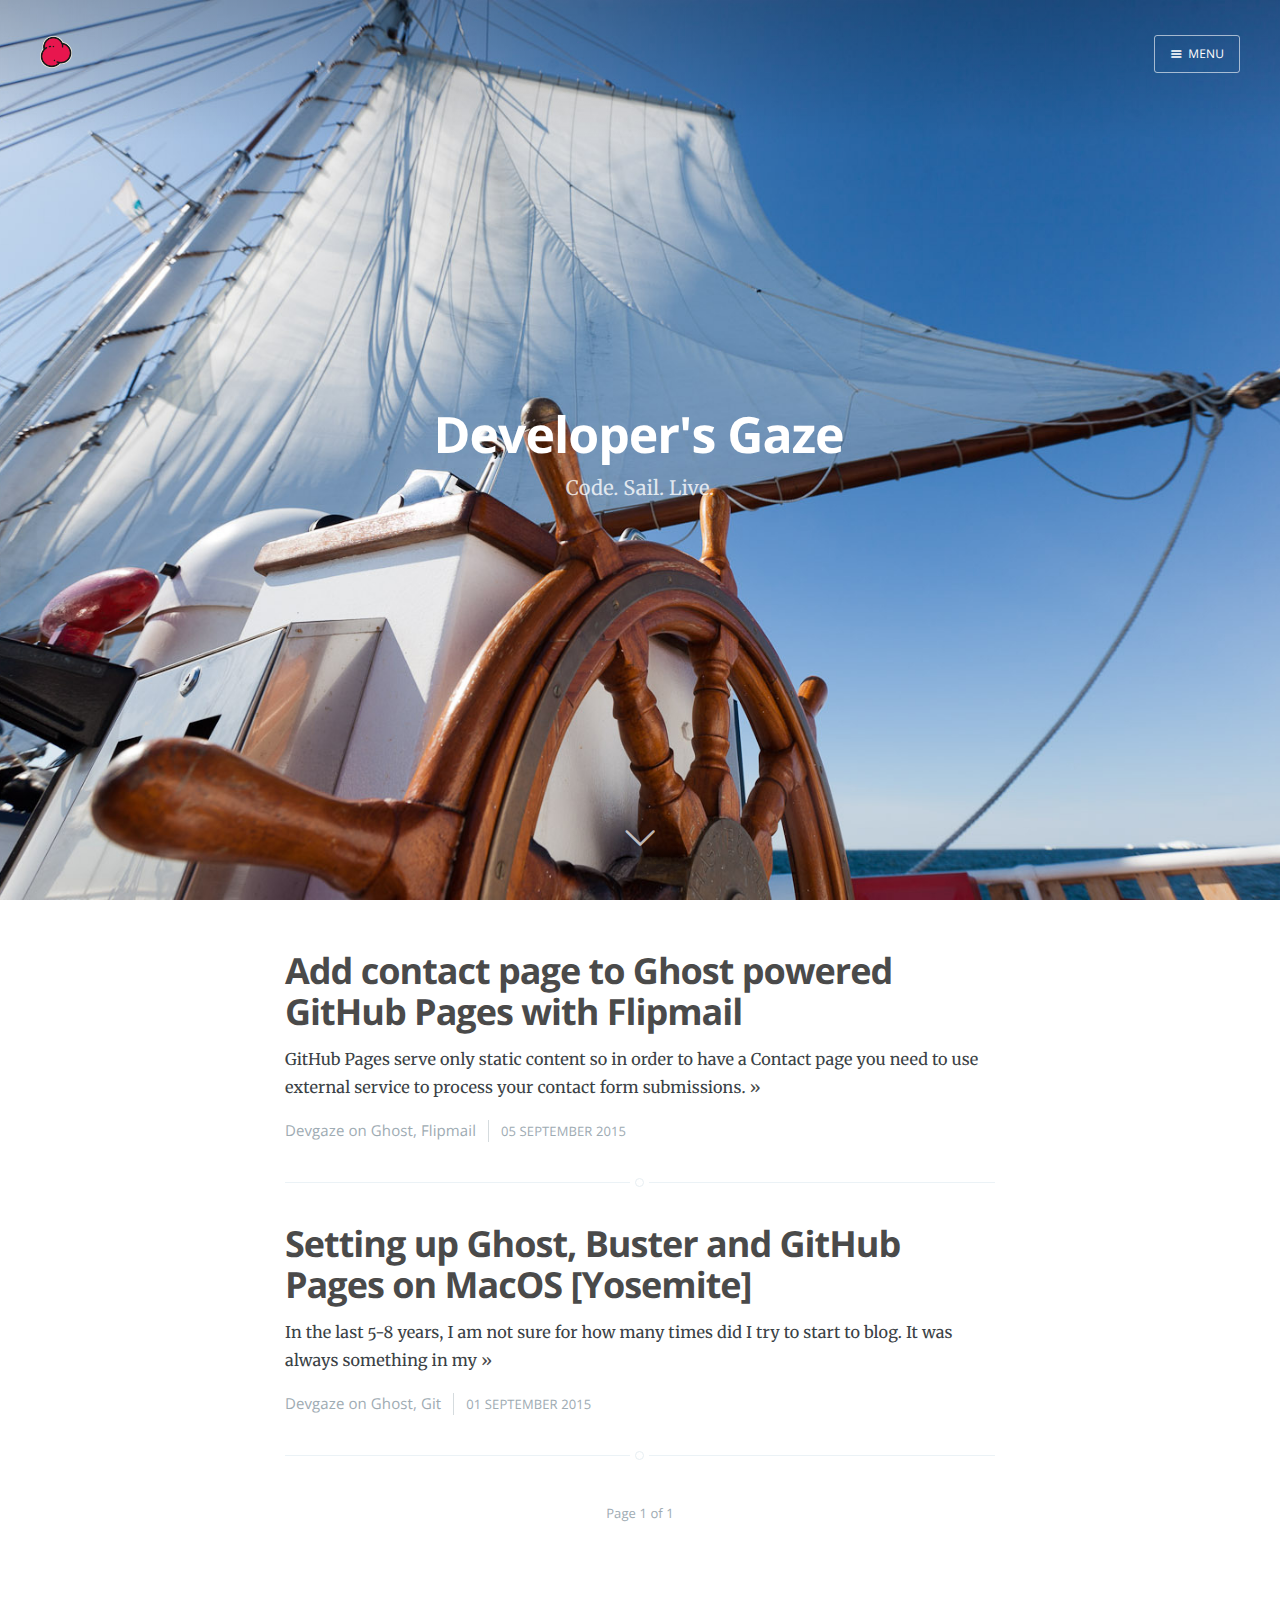
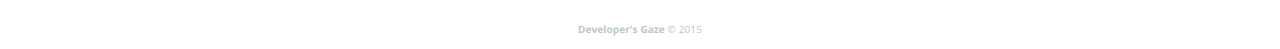
==== index.html @ 3de91cfb "Blog update at 2015-09-06 20:55:05" ====
<head>
    <meta charset="utf-8">
    <meta http-equiv="X-UA-Compatible" content="IE=edge">

    <title>Developer's Gaze</title>
    <meta name="description" content="Code. Sail. Live.">

    <meta name="HandheldFriendly" content="True">
    <meta name="viewport" content="width=device-width, initial-scale=1.0">

    <link rel="shortcut icon" href="favicon.ico">

    <link rel="stylesheet" type="text/css" href="assets/css/screen.css?v=ca5351c136">
    <link rel="stylesheet" type="text/css" href="http://fonts.googleapis.com/css?family=Merriweather:300,700,700italic,300italic%7COpen+Sans:700,400">
    
    <link rel="canonical" href="index.html">
    
    <meta property="og:site_name" content="Developer's Gaze">
    <meta property="og:type" content="website">
    <meta property="og:title" content="Developer's Gaze">
    <meta property="og:description" content="Code. Sail. Live.">
    <meta property="og:url" content="http://localhost:2368/">
    <meta property="og:image" content="http://localhost:2368/content/images/2015/09/sailing.jpg">
    
    <meta name="twitter:card" content="summary_large_image">
    <meta name="twitter:title" content="Developer's Gaze">
    <meta name="twitter:description" content="Code. Sail. Live.">
    <meta name="twitter:url" content="http://localhost:2368/">
    <meta name="twitter:image:src" content="http://localhost:2368/content/images/2015/09/sailing.jpg">
    
    <script type="application/ld+json">
{
    "@context": "http://schema.org",
    "@type": "Website",
    "publisher": "Developer's Gaze",
    "url": "http://localhost:2368/",
    "image": "http://localhost:2368/content/images/2015/09/sailing.jpg",
    "description": "Code. Sail. Live."
}
    </script>

    <meta name="generator" content="Ghost 0.6">
    <link rel="alternate" type="application/rss+xml" title="Developer's Gaze" href="rss/index.html">
</head>
<body class="home-template nav-closed">

    <div class="nav">
    <h3 class="nav-title">Menu</h3>
    <a href="index.html#" class="nav-close">
        <span class="hidden">Close</span>
    </a>
    <ul>
            <li class="nav-blog nav-current" role="presentation"><a href="index.html">Blog</a></li>
            <li class="nav-about" role="presentation"><a href="about/">About</a></li>
            <li class="nav-contact" role="presentation"><a href="contact-me/">Contact</a></li>
    </ul>
    <a class="subscribe-button icon-feed" href="rss/index.rss">Subscribe</a>
</div>
<span class="nav-cover"></span>


    <div class="site-wrapper">

        
<header class="main-header " style="background-image: url(content/images/2015/09/sailing.jpg)">
    <nav class="main-nav overlay clearfix">
        <a class="blog-logo" href="index.html"><img src="content/images/2015/09/only-sign.png" alt="Developer's Gaze"></a>
            <a class="menu-button icon-menu" href="index.html#"><span class="word">Menu</span></a>
    </nav>
    <div class="vertical">
        <div class="main-header-content inner">
            <h1 class="page-title">Developer's Gaze</h1>
            <h2 class="page-description">Code. Sail. Live.</h2>
        </div>
    </div>
    <a class="scroll-down icon-arrow-left" href="index.html#content" data-offset="-45"><span class="hidden">Scroll Down</span></a>
</header>

<main id="content" class="content" role="main">

    <div class="extra-pagination inner">
    <nav class="pagination" role="navigation">
    <span class="page-number">Page 1 of 1</span>
</nav>
</div>

<article class="post tag-ghost-tag tag-flipmail">
    <header class="post-header">
        <h2 class="post-title"><a href="add-contact-page-to-ghost-powered-github-pages-with-flipmail/">Add contact page to Ghost powered GitHub Pages with Flipmail</a></h2>
    </header>
    <section class="post-excerpt">
        <p>GitHub Pages serve only static content so in order to have a Contact page you need to use external service to process your contact form submissions. <a class="read-more" href="add-contact-page-to-ghost-powered-github-pages-with-flipmail/">»</a></p>
    </section>
    <footer class="post-meta">
        
        <a href="author/devgaze/">Devgaze</a>
         on <a href="tag/ghost-tag/">Ghost</a>, <a href="tag/flipmail/">Flipmail</a>
        <time class="post-date" datetime="2015-09-05">05 September 2015</time>
    </footer>
</article>
<article class="post tag-ghost-tag tag-git featured">
    <header class="post-header">
        <h2 class="post-title"><a href="setting-up-ghost-buster-and-github-pages-on-macos/">Setting up Ghost, Buster and GitHub Pages on MacOS [Yosemite]</a></h2>
    </header>
    <section class="post-excerpt">
        <p>In the last 5-8 years, I am not sure for how many times did I try to start to blog. It was always something in my <a class="read-more" href="setting-up-ghost-buster-and-github-pages-on-macos/">»</a></p>
    </section>
    <footer class="post-meta">
        
        <a href="author/devgaze/">Devgaze</a>
         on <a href="tag/ghost-tag/">Ghost</a>, <a href="tag/git/">Git</a>
        <time class="post-date" datetime="2015-09-01">01 September 2015</time>
    </footer>
</article>

<nav class="pagination" role="navigation">
    <span class="page-number">Page 1 of 1</span>
</nav>

</main>


        <footer class="site-footer clearfix">
            <section class="copyright"><a href="index.html">Developer's Gaze</a> © 2015</section>
            <!-- <section class="poweredby">Proudly published with <a href="https://ghost.org">Ghost</a></section> -->
        </footer>

    </div>

    <script src="public/jquery.js?v=ca5351c136"></script>

    <script type="text/javascript" src="assets/js/jquery.fitvids.js?v=ca5351c136"></script>
    <script type="text/javascript" src="assets/js/index.js?v=ca5351c136"></script>
    <script type="text/javascript" src="assets/js/readingTime.min.js?v=ca5351c136"></script>
    <script type="text/javascript">
        /* * * CONFIGURATION VARIABLES: EDIT BEFORE PASTING INTO YOUR WEBPAGE * * */
        var disqus_shortname = 'Devgaze'; // Required - Replace '<example>' with your forum shortname

        /* * * DON'T EDIT BELOW THIS LINE * * */
        (function() {
            var dsq = document.createElement('script'); dsq.type = 'text/javascript'; dsq.async = true;
            dsq.src = '//' + disqus_shortname + '.disqus.com/embed.js';
            (document.getElementsByTagName('head')[0] || document.getElementsByTagName('body')[0]).appendChild(dsq);
        })();
    </script>
    <noscript>Please enable JavaScript to view the <a href="https://disqus.com/?ref_noscript">comments powered by Disqus.</a></noscript>
</body>
---- assets/css/screen.css ----
/* ==========================================================================
   Table of Contents
   ========================================================================== */

/*

    0.  Normalize
    1.  Icons
    2.  General
    3.  Utilities
    4.  General
    5.  Single Post
    6.  Tag Archive
    7.  Read Next
    8.  Third Party Elements
    9.  Pagination
    10.  Footer
    11. Media Queries (Tablet)
    12. Media Queries (Mobile)
    13. Animations

*/

/* ==========================================================================
   0. Normalize.css v2.1.3 | MIT License | git.io/normalize | (minified)
   ========================================================================== */

article, aside, details,
figcaption, figure,
footer, header, hgroup,
main, nav, section,
summary { display: block; }
audio, canvas, video { display: inline-block; }
audio:not([controls]) { display: none; height: 0; }
[hidden], template { display: none; }
html {
   font-family: sans-serif;
   -ms-text-size-adjust: 100%;
   -webkit-text-size-adjust: 100%;
}
body { margin: 0; }
a { background: transparent; }
a:focus { outline: thin dotted; }
a:active, a:hover { outline: 0; }
h1 { font-size: 2em; margin: 0.67em 0; }
abbr[title] { border-bottom: 1px dotted; }
b, strong { font-weight: 700; }
dfn { font-style: italic; }
hr {
   -moz-box-sizing: content-box;
   box-sizing: content-box;
   height: 0;
}
mark { background: #FF0; color: #000; }
code, kbd, pre,
samp { font-family: monospace, serif; font-size: 1em; }
pre { white-space: pre-wrap; }
q { quotes: "\201C" "\201D" "\2018" "\2019"; }
small { font-size: 80%; }
sub, sup {
   font-size: 75%;
   line-height: 0;
   position: relative;
   vertical-align: baseline;
}
sup { top: -0.5em; }
sub { bottom: -0.25em; }
img { border: 0; }
svg:not(:root) { overflow: hidden; }
figure { margin: 0; }
fieldset {
   border: 1px solid #c0c0c0;
   margin: 0 2px;
   padding: 0.35em 0.625em 0.75em;
}
legend { border: 0; padding: 0; }
button, input, select,
textarea { font-family: inherit; font-size: 100%; margin: 0; }
button, input { line-height: normal; }
button, select { text-transform: none; }
button, html input[type="button"],
input[type="reset"], input[type="submit"] {
   -webkit-appearance: button;
   cursor: pointer;
}
button[disabled], html input[disabled] { cursor: default; }
input[type="checkbox"],
input[type="radio"] { box-sizing: border-box; padding: 0; }
input[type="search"] {
   -webkit-appearance: textfield;
   -moz-box-sizing: content-box;
   -webkit-box-sizing: content-box;
   box-sizing: content-box;
}
input[type="search"]::-webkit-search-cancel-button,
input[type="search"]::-webkit-search-decoration { -webkit-appearance: none; }
button::-moz-focus-inner,
input::-moz-focus-inner { border: 0; padding: 0; }
textarea { overflow: auto; vertical-align: top; }
table { border-collapse: collapse; border-spacing: 0; }


/* ==========================================================================
   1. Icons - Sets up the icon font and respective classes
   ========================================================================== */

/* Import the font file with the icons in it */
@font-face {
    font-family: "casper-icons";
    src:url("../fonts/casper-icons.eot?v=1");
    src:url("../fonts/casper-icons.eot?v=1") format("embedded-opentype"),
        url("../fonts/casper-icons.woff?v=1") format("woff"),
        url("../fonts/casper-icons.ttf?v=1") format("truetype"),
        url("../fonts/casper-icons.svg?v=1") format("svg");
    font-weight: normal;
    font-style: normal;
}

/* Apply these base styles to all icons */
[class^="icon-"]:before, [class*=" icon-"]:before {
    font-family: "casper-icons", "Open Sans", sans-serif;
    speak: none;
    font-style: normal;
    font-weight: normal;
    font-variant: normal;
    text-transform: none;
    line-height: 1;
    text-decoration: none !important;
    -webkit-font-smoothing: antialiased;
    -moz-osx-font-smoothing: grayscale;
}

/* Each icon is created by inserting the correct character into the
   content of the :before pseudo element. Like a boss. */
.icon-ghost:before {
    content: "\f600";
}
.icon-feed:before {
    content: "\f601";
}
.icon-twitter:before {
    content: "\f602";
    font-size: 1.1em;
}
.icon-google-plus:before {
    content: "\f603";
}
.icon-facebook:before {
    content: "\f604";
}
.icon-arrow-left:before {
    content: "\f605";
}
.icon-stats:before {
    content: "\f606";
}
.icon-location:before {
    content: "\f607";
    margin-left: -3px; /* Tracking fix */
}
.icon-link:before {
    content: "\f608";
}
.icon-menu:before {
    content: "\f609";
}
/*
    IMPORTANT: When making any changes to the icon font, be sure to increment
    the version number by 1 in the @font-face rule. `?v=1` becomes `?v=2`
    This forces browsers to download the new font file.
*/

/* APPENDIX by Devgaze */
.socialinline
{
    text-align: center;
}
    .socialinline p
    {
        display: inline-block;
        margin: 0 1em;
    }
/* ==========================================================================
   2. General - Setting up some base styles
   ========================================================================== */

html {
    height: 100%;
    max-height: 100%;
    font-size: 62.5%;
    -webkit-tap-highlight-color: rgba(0, 0, 0, 0);
}

body {
    height: 100%;
    max-height: 100%;
    font-family: "Merriweather", serif;
    letter-spacing: 0.01rem;
    font-size: 1.8rem;
    line-height: 1.75em;
    color: #3A4145;
    -webkit-font-feature-settings: 'kern' 1;
    -moz-font-feature-settings: 'kern' 1;
    -o-font-feature-settings: 'kern' 1;
    text-rendering: geometricPrecision;
}

::-moz-selection {
    background: #D6EDFF;
}

::selection {
    background: #D6EDFF;
}

h1, h2, h3,
h4, h5, h6 {
    -webkit-font-feature-settings: 'dlig' 1, 'liga' 1, 'lnum' 1, 'kern' 1;
    -moz-font-feature-settings: 'dlig' 1, 'liga' 1, 'lnum' 1, 'kern' 1;
    -o-font-feature-settings: 'dlig' 1, 'liga' 1, 'lnum' 1, 'kern' 1;
    color: #2E2E2E;
    line-height: 1.15em;
    margin: 0 0 0.4em 0;
    font-family: "Open Sans", sans-serif;
    text-rendering: geometricPrecision;
}

h1 {
    font-size: 5rem;
    letter-spacing: -2px;
    text-indent: -3px;
}

h2 {
    font-size: 3.6rem;
    letter-spacing: -1px;
}

h3 {
    font-size: 3rem;
}

h4 {
    font-size: 2.5rem;
}

h5 {
    font-size: 2rem;
}

h6 {
    font-size: 2rem;
}

a {
    color: #4A4A4A;
    transition: color 0.3s ease;
}

a:hover {
    color: #111;
}

p, ul, ol, dl {
    -webkit-font-feature-settings: 'liga' 1, 'onum' 1, 'kern' 1;
    -moz-font-feature-settings: 'liga' 1, 'onum' 1, 'kern' 1;
    -o-font-feature-settings: 'liga' 1, 'onum' 1, 'kern' 1;
    margin: 0 0 1.75em 0;
    text-rendering: geometricPrecision;
}

ol, ul {
    padding-left: 3rem;
}

ol ol, ul ul,
ul ol, ol ul {
    margin: 0 0 0.4em 0;
    padding-left: 2em;
}

dl dt {
    float: left;
    width: 180px;
    overflow: hidden;
    clear: left;
    text-align: right;
    text-overflow: ellipsis;
    white-space: nowrap;
    font-weight: 700;
    margin-bottom: 1em;
}

dl dd {
    margin-left: 200px;
    margin-bottom: 1em
}

li {
    margin: 0.4em 0;
}

li li {
    margin: 0;
}

hr {
    display: block;
    height: 1px;
    border: 0;
    border-top: #EFEFEF 1px solid;
    margin: 3.2em 0;
    padding: 0;
}

blockquote {
    -moz-box-sizing: border-box;
    box-sizing: border-box;
    margin: 1.75em 0 1.75em -2.2em;
    padding: 0 0 0 1.75em;
    border-left: #4A4A4A 0.4em solid;
}

blockquote p {
    margin: 0.8em 0;
    font-style: italic;
}

blockquote small {
    display: inline-block;
    margin: 0.8em 0 0.8em 1.5em;
    font-size: 0.9em;
    color: #CCC;
}

blockquote small:before { content: "\2014 \00A0"; }

blockquote cite {
    font-weight: 700;
}

blockquote cite a { font-weight: normal; }

mark {
    background-color: #fdffb6;
}

code, tt {
    padding: 1px 3px;
    font-family: Inconsolata, monospace, sans-serif;
    font-size: 0.85em;
    white-space: pre-wrap;
    border: #E3EDF3 1px solid;
    background: #F7FAFB;
    border-radius: 2px;
}

pre {
    -moz-box-sizing: border-box;
    box-sizing: border-box;
    margin: 0 0 1.75em 0;
    border: #E3EDF3 1px solid;
    width: 100%;
    padding: 10px;
    font-family: Inconsolata, monospace, sans-serif;
    font-size: 0.9em;
    white-space: pre;
    overflow: auto;
    background: #F7FAFB;
    border-radius: 3px;
}

pre code, pre tt {
    font-size: inherit;
    white-space: pre-wrap;
    background: transparent;
    border: none;
    padding: 0;
}

kbd {
    display: inline-block;
    margin-bottom: 0.4em;
    padding: 1px 8px;
    border: #CCC 1px solid;
    color: #666;
    text-shadow: #FFF 0 1px 0;
    font-size: 0.9em;
    font-weight: 700;
    background: #F4F4F4;
    border-radius: 4px;
    box-shadow:
        0 1px 0 rgba(0, 0, 0, 0.2),
        0 1px 0 0 #fff inset;
}

table {
    -moz-box-sizing: border-box;
    box-sizing: border-box;
    margin: 1.75em 0;
    width: 100%;
    max-width: 100%;
    background-color: transparent;
}

table th,
table td {
    padding: 8px;
    line-height: 20px;
    text-align: left;
    vertical-align: top;
    border-top: #EFEFEF 1px solid;
}

table th { color: #000; }

table caption + thead tr:first-child th,
table caption + thead tr:first-child td,
table colgroup + thead tr:first-child th,
table colgroup + thead tr:first-child td,
table thead:first-child tr:first-child th,
table thead:first-child tr:first-child td {
    border-top: 0;
}

table tbody + tbody { border-top: #EFEFEF 2px solid; }

table table table { background-color: #FFF; }

table tbody > tr:nth-child(odd) > td,
table tbody > tr:nth-child(odd) > th {
    background-color: #F6F6F6;
}

table.plain tbody > tr:nth-child(odd) > td,
table.plain tbody > tr:nth-child(odd) > th {
   background: transparent;
}

iframe, .fluid-width-video-wrapper {
    display: block;
    margin: 1.75em 0;
}

/* When a video is inside the fitvids wrapper, drop the
margin on the iframe, cause it breaks stuff. */
.fluid-width-video-wrapper iframe {
    margin: 0;
}


/* ==========================================================================
   3. Utilities - These things get used a lot
   ========================================================================== */

/* Clears shit */
.clearfix:before,
.clearfix:after {
    content: " ";
    display: table;
}
.clearfix:after { clear: both; }
.clearfix { zoom: 1; }

/* Hides shit */
.hidden {
    text-indent: -9999px;
    visibility: hidden;
    display: none;
}

/* Creates a responsive wrapper that makes our content scale nicely */
.inner {
    position: relative;
    width: 80%;
    max-width: 710px;
    margin: 0 auto;
}

/* Centres vertically yo. (IE8+) */
.vertical {
    display: table-cell;
    vertical-align: middle;
}

/* Wraps the main content & footer */
.site-wrapper {
    position: relative;
    z-index: 10;
    min-height: 100%;
    background: #fff;
    -webkit-transition: -webkit-transform 0.5s ease;
            transition: transform 0.5s ease;
}

body.nav-opened .site-wrapper {
    overflow-x: hidden;
    -webkit-transform: translate3D(-240px, 0, 0);
        -ms-transform: translate3D(-240px, 0, 0);
            transform: translate3D(-240px, 0, 0);
    -webkit-transition: -webkit-transform 0.3s ease;
            transition: transform 0.3s ease;
}


/* ==========================================================================
   4. General - The main styles for the the theme
   ========================================================================== */

/* Big cover image on the home page */
.main-header {
    position: relative;
    display: table;
    width: 100%;
    height: 100vh;
    margin-bottom: 5rem;
    text-align: center;
    background: #222 no-repeat center center;
    background-size: cover;
    overflow: hidden;
}

.main-header .inner {
    width: 80%;
}

.main-nav {
    position: relative;
    padding: 35px 40px;
    margin: 0 0 30px 0;
}

.main-nav a {
    text-decoration: none;
    font-family: 'Open Sans', sans-serif;
}

/* Navigation */
body.nav-opened .nav-cover {
    position: fixed;
    top: 0;
    left: 0;
    right: 240px;
    bottom: 0;
    z-index: 200;
}

.nav {
    position: fixed;
    top: 0;
    right: 0;
    bottom: 0;
    z-index: 5;
    width: 240px;
    opacity: 0;
    background: #111;
    margin-bottom: 0;
    text-align: left;
    overflow-y: auto;
    -webkit-transition: -webkit-transform 0.5s ease,
                        opacity 0.3s ease 0.7s;
            transition: transform 0.5s ease,
                        opacity 0.3s ease 0.7s;
}

body.nav-closed .nav {
    -webkit-transform: translate3D(97px, 0, 0);
        -ms-transform: translate3D(97px, 0, 0);
            transform: translate3D(97px, 0, 0);
}

body.nav-opened .nav {
    opacity: 1;
    -webkit-transition: -webkit-transform 0.3s ease,
                        opacity 0s ease 0s;
            transition: transform 0.3s ease,
                        opacity 0s ease 0s;
    -webkit-transform: translate3D(0, 0, 0);
        -ms-transform: translate3D(0, 0, 0);
            transform: translate3D(0, 0, 0);
}

.nav-title {
    position: absolute;
    top: 45px;
    left: 30px;
    font-size: 16px;
    font-weight: 100;
    text-transform: uppercase;
    color: #fff;
}

.nav-close {
    position: absolute;
    top: 38px;
    right: 25px;
    width: 20px;
    height: 20px;
    padding: 0;
    font-size: 10px;
}

.nav-close:focus {
    outline: 0;
}

.nav-close:before,
.nav-close:after {
    content: '';
    position: absolute;
    top: 0;
    width: 20px;
    height: 1px;
    background: rgb(150,150,150);
    top: 15px;
    -webkit-transition: background 0.15s ease;
            transition: background 0.15s ease;
}

.nav-close:before {
    -webkit-transform: rotate(45deg);
        -ms-transform: rotate(45deg);
            transform: rotate(45deg);
}

.nav-close:after {
    -webkit-transform: rotate(-45deg);
        -ms-transform: rotate(-45deg);
            transform: rotate(-45deg);
}

.nav-close:hover:before,
.nav-close:hover:after {
    background: rgb(255,255,255);
}

.nav ul {
    padding: 90px 9% 5%;
    list-style: none;
    counter-reset: item;
}

.nav li:before {
    display: block;
    float: right;
    padding-right: 4%;
    padding-left: 5px;
    text-align: right;
    font-size: 1.2rem;
    vertical-align: bottom;
    color: #B8B8B8;
    content: counter(item, lower-roman);
    counter-increment: item;
}
.nav li {
    margin: 0;
}
.nav li a {
    text-decoration: none;
    line-height: 1.4;
    font-size: 1.4rem;
    display: block;
    padding: 0.6rem 4%;
    overflow: hidden;
    white-space: nowrap;
    text-overflow: ellipsis;
}
.nav li a:after {
    display: inline-block;
    content: " .......................................................";
    color: rgba(255,255,255,0.2);
    margin-left: 5px;
}
.nav .nav-current:before {
    color: #fff;
}
.nav .nav-current a:after {
    content: " ";
    border-bottom: rgba(255,255,255,0.5) 1px solid;
    width: 100%;
    height: 1px;
}

.nav a:link,
.nav a:visited {
    color: #B8B8B8;
}

.nav li.nav-current a,
.nav a:hover,
.nav a:active,
.nav a:focus {
    color: #fff;
}

.subscribe-button {
    -webkit-box-sizing: border-box;
    -moz-box-sizing: border-box;
    box-sizing: border-box;
    display: block;
    position: absolute;
    bottom: 30px;
    left: 30px;
    right: 30px;
    height: 38px;
    padding: 0 20px;
    color: #111 !important; /* Overides `.nav a:link, .nav a:visited` colour */
    text-align: center;
    font-size: 12px;
    font-family: "Open Sans", sans-serif;
    text-transform: uppercase;
    text-decoration: none;
    line-height: 35px;
    border-radius: 3px;
    background: #fff;
    transition: all ease 0.3s;
}
.subscribe-button:before {
    font-size: 9px;
    margin-right: 6px;
}


/* Create a bouncing scroll-down arrow on homepage with cover image */
.scroll-down {
    display: block;
    position: absolute;
    z-index: 100;
    bottom: 45px;
    left: 50%;
    margin-left: -16px;
    width: 34px;
    height: 34px;
    font-size: 34px;
    text-align: center;
    text-decoration: none;
    color: rgba(255,255,255,0.7);
    -webkit-transform: rotate(-90deg);
    -ms-transform: rotate(-90deg);
    transform: rotate(-90deg);
    -webkit-animation: bounce 4s 2s infinite;
    animation: bounce 4s 2s infinite;
}

/* Stop it bouncing and increase contrast when hovered */
.scroll-down:hover {
    color: #fff;
    -webkit-animation: none;
    animation: none;
}

/* Put a semi-opaque radial gradient behind the icon to make it more visible
   on photos which happen to have a light background. */
.home-template .main-header:after {
    display: block;
    content: " ";
    width: 150px;
    height: 130px;
    border-radius: 100%;
    position: absolute;
    bottom: 0;
    left: 50%;
    margin-left: -75px;
    background: radial-gradient(ellipse at center,  rgba(0,0,0,0.15) 0%,rgba(0,0,0,0) 70%,rgba(0,0,0,0) 100%);
}

/* Hide when there's no cover image or on page2+ */
.no-cover .scroll-down,
.no-cover.main-header:after,
.archive-template .scroll-down,
.archive-template .main-header:after {
    display: none
}

/* Appears in the top left corner of your home page */
.blog-logo {
    display: block;
    float: left;
    background: none !important; /* Makes sure there is never a background */
    border: none !important; /* Makes sure there is never a border */
}

.blog-logo img {
    -webkit-box-sizing: border-box;
    -moz-box-sizing: border-box;
    box-sizing: border-box;
    display: block;
    height: 38px;
    padding: 1px 0 5px 0;
    width: auto;
}

.menu-button {
    -webkit-box-sizing: border-box;
    -moz-box-sizing: border-box;
    box-sizing: border-box;
    display: inline-block;
    float: right;
    height: 38px;
    padding: 0 15px;
    border-style: solid;
    border-width: 1px;
    opacity: 1;
    text-align: center;
    font-size: 12px;
    text-transform: uppercase;
    line-height: 35px;
    white-space: nowrap;
    border-radius: 3px;
    transition: all 0.5s ease;
}
.menu-button:before {
    font-size: 12px;
    font-weight: bold;
    margin-right: 6px;
    position: relative;
    top: 1px;
}
.menu-button:hover {
    background: #fff;
}
.menu-button:focus {
    outline: 0;
}

/* When the navigation is closed */
.nav-closed .menu-button {
    color: #fff;
    border-color: rgba(255, 255, 255, 0.6);
}
.nav-closed .menu-button:hover {
    color: #222;
}

/* When the navigation is closed and there is no cover image */
.nav-closed .no-cover .menu-button {
    border-color: #BFC8CD;
    color: #9EABB3;
}
.nav-closed .no-cover .menu-button:hover {
    border-color: #555;
    color: #555;
}

/* When the navigation is opened */
.nav-opened .menu-button {
    padding: 0 12px;
    background: #111;
    border-color: #111;
    color: #fff;
    -webkit-transform: translate3D(94px, 0, 0);
        -ms-transform: translate3D(94px, 0, 0);
            transform: translate3D(94px, 0, 0);
    transition: all 0.3s ease;
}

.nav-opened .menu-button .word {
    opacity: 0;
    transition: all 0.3s ease;
}

/* Special styles when overlaid on an image*/
.main-nav.overlay {
    position: absolute;
    top: 0;
    left: 0;
    right: 0;
    height: 70px;
    border: none;
    background: linear-gradient(to bottom, rgba(0,0,0,0.2) 0%,rgba(0,0,0,0) 100%);
}
.no-cover .main-nav.overlay {
    background: none;
}

/* The details of your blog. Defined in ghost/settings/ */
.page-title {
    margin: 10px 0 10px 0;
    font-size: 5rem;
    letter-spacing: -1px;
    font-weight: 700;
    font-family: "Open Sans", sans-serif;
    color: #fff;
}

.page-description {
    margin: 0;
    font-size: 2rem;
    line-height: 1.5em;
    font-weight: 400;
    font-family: "Merriweather", serif;
    letter-spacing: 0.01rem;
    color: rgba(255,255,255,0.8);
}

.no-cover.main-header {
    min-height: 160px;
    max-height: 40vh;
    background: #f5f8fa;
}

.no-cover .page-title {
    color: rgba(0,0,0,0.8);
}

.no-cover .page-description {
    color: rgba(0,0,0,0.5);
}

/* Add subtle load-in animation for content on the home page */
.home-template .page-title {
    -webkit-animation: fade-in-down 0.6s;
    animation: fade-in-down 0.6s;
    -webkit-animation-delay: 0.2s;
    animation-delay: 0.2s;
}
.home-template .page-description {
    -webkit-animation: fade-in-down 0.9s;
    animation: fade-in-down 0.9s;
    -webkit-animation-delay: 0.1s;
    animation-delay: 0.1s;
}

/* Every post, on every page, gets this style on its <article> tag */
.post {
    position: relative;
    width: 80%;
    max-width: 710px;
    margin: 4rem auto;
    padding-bottom: 4rem;
    border-bottom: #EBF2F6 1px solid;
    word-wrap: break-word;
}

/* Add a little circle in the middle of the border-bottom on our .post
   just for the lolz and stylepoints. */
.post:after {
    display: block;
    content: "";
    width: 7px;
    height: 7px;
    border: #E7EEF2 1px solid;
    position: absolute;
    bottom: -5px;
    left: 50%;
    margin-left: -5px;
    background: #FFF;
    border-radius: 100%;
    box-shadow: #FFF 0 0 0 5px;
}

body:not(.post-template) .post-title {
    font-size: 3.6rem;
}

.post-title a {
    text-decoration: none;
}

.post-excerpt p {
    margin: 0;
    font-size: 0.9em;
    line-height: 1.7em;
}

.read-more {
    text-decoration: none;
}

.post-meta {
    display: block;
    margin: 1.75rem 0 0 0;
    font-family: "Open Sans", sans-serif;
    font-size: 1.5rem;
    line-height: 2.2rem;
    color: #9EABB3;
}

.author-thumb {
    width: 24px;
    height: 24px;
    float: left;
    margin-right: 9px;
    border-radius: 100%;
}

.post-meta a {
    color: #9EABB3;
    text-decoration: none;
}

.post-meta a:hover {
    text-decoration: underline;
}

.user-meta {
    position: relative;
    padding: 0.3rem 40px 0 100px;
    min-height: 77px;
}

.post-date {
    display: inline-block;
    margin-left: 8px;
    padding-left: 12px;
    border-left: #d5dbde 1px solid;
    text-transform: uppercase;
    font-size: 1.3rem;
    white-space: nowrap;
}

.user-image {
    position: absolute;
    top: 0;
    left: 0;
}

.user-name {
    display: block;
    font-weight: 700;
}

.user-bio {
    display: block;
    max-width: 440px;
    font-size: 1.4rem;
    line-height: 1.5em;
}

.publish-meta {
    position: absolute;
    top: 0;
    right: 0;
    padding: 4.3rem 0 4rem 0;
    text-align: right;
}

.publish-heading {
    display: block;
    font-weight: 700;
}

.publish-date {
    display: block;
    font-size: 1.4rem;
    line-height: 1.5em;
}


/* ==========================================================================
   5. Single Post - When you click on an individual post
   ========================================================================== */

.post-template .post-header {
   margin-bottom: 3.4rem;
}

.post-template .post-title {
    margin-bottom: 0;
}

.post-template .post-meta {
    margin: 0;
}

.post-template .post-date {
    padding: 0;
    margin: 0;
    border: none;
}

/* Stop elements, such as img wider than the post content, from
   creating horizontal scroll - slight hack due to imperfections
   with browser width % calculations and rounding */
.post-template .content {
    overflow: hidden;
}

/* Tweak the .post wrapper style */
.post-template .post {
    margin-top: 0;
    border-bottom: none;
    padding-bottom: 0;
}

/* Kill that stylish little circle that was on the border, too */
.post-template .post:after {
    display: none;
}

/* Keep images centered, and allow images wider than the main
   text column to break out. */
.post-content img {
    display: block;
    max-width: 126%;
    height: auto;
    padding: 0.6em 0;
    /* Centers an image by (1) pushing its left edge to the
       center of its container and (2) shifting the entire image
       in the opposite direction by half its own width.
       Works for images that are larger than their containers. */
    position: relative;
    left: 50%;
    -webkit-transform: translateX(-50%); /* for Safari and iOS */
    -ms-transform: translateX(-50%); /* for IE9 */
    transform: translateX(-50%);
}

.footnotes {
    font-style: italic;
    font-size: 1.3rem;
    line-height: 1.6em;
}

.footnotes li {
    margin: 0.6rem 0;
}

.footnotes p {
    margin: 0;
}

.footnotes p a:last-child {
    text-decoration: none;
}


/* The author credit area after the post */
.post-footer {
    position: relative;
    margin: 6rem 0 0 0;
    padding: 6rem 0 0 0;
    border-top: #EBF2F6 1px solid;
}

.post-footer h4 {
    font-size: 1.8rem;
    margin: 0;
}

.post-footer p {
    margin: 1rem 0;
    font-size: 1.4rem;
    line-height: 1.75em;
}

/* list of author links - location / url */
.author-meta {
    padding: 0;
    margin: 0;
    list-style: none;
    font-size: 1.4rem;
    line-height: 1;
    font-style: italic;
    color: #9EABB3;
}

.author-meta a {
    color: #9EABB3;
}
.author-meta a:hover {
    color: #111;
}

/* Create some space to the right for the share links */
.post-footer .author {
    margin-right: 180px;
}

.post-footer h4 a {
    color: #2e2e2e;
    text-decoration: none;
}

.post-footer h4 a:hover {
    text-decoration: underline;
}

/* Drop the share links in the space to the right.
   Doing it like this means it's easier for the author bio
   to be flexible at smaller screen sizes while the share
   links remain at a fixed width the whole time */
.post-footer .share {
    position: absolute;
    top: 6rem;
    right: 0;
    width: 140px;
}

.post-footer .share a {
    font-size: 1.8rem;
    display: inline-block;
    margin: 1rem 1.6rem 1.6rem 0;
    color: #BBC7CC;
    text-decoration: none;
}

.post-footer .share .icon-twitter:hover {
    color: #55acee;
}
.post-footer .share .icon-facebook:hover {
    color: #3b5998;
}
.post-footer .share .icon-google-plus:hover {
    color: #dd4b39;
}

/* APPENDIX by Devgaze */
.post-content a {
  display: inline-block;
  vertical-align: middle;
  -webkit-transform: translateZ(0);
  transform: translateZ(0);
  box-shadow: 0 0 1px rgba(0, 0, 0, 0);
  -webkit-backface-visibility: hidden;
  backface-visibility: hidden;
  -moz-osx-font-smoothing: grayscale;
  position: relative;
  overflow: hidden;
  text-decoration: none;
  color: navy;
}
.post-content a:before {
  content: "";
  position: absolute;
  z-index: -1;
  left: 50%;
  right: 50%;
  bottom: 0;
  background: navy;
  height: 1px;
  -webkit-transition-property: left, right;
  transition-property: left, right;
  -webkit-transition-duration: 0.3s;
  transition-duration: 0.3s;
  -webkit-transition-timing-function: ease-out;
  transition-timing-function: ease-out;
}
.post-content a:hover:before, .post-content a:focus:before, .post-content a:active:before {
  left: 0;
  right: 0;
}

.post-content input, 
.post-content textarea
{
    display: block;
    padding: 8px 10px;
    width: 100%;
    border: 1px solid #E0DFD7;
    border-radius: 3px;
    -webkit-appearance: none;
    font-size: 1.4rem;
    font-weight: normal;
    color: #242628;
    -webkit-transition: border-color 0.15s linear;
    transition: border-color 0.15s linear;
}
.post-content textarea
{
    resize:none;
}

.post-content #submit-contact {
    display: inline-block;
    width: auto;
    background: transparent;
    color: #9EABB3;
    border: 1px solid #BFC8CD;
    border-radius: 3px;
    font-family: 'Open Sans', sans-serif;
    transition: all 0.5s ease;
}

/* ==========================================================================
   6. Author profile
   ========================================================================== */

.post-head.main-header {
    height: 65vh;
    min-height: 180px;
}

.no-cover.post-head.main-header {
    height: 85px;
    min-height: 0;
    margin-bottom: 0;
    background: transparent;
}

.tag-head.main-header {
    height: 40vh;
    min-height: 180px;
}

.author-head.main-header {
    height: 40vh;
    min-height: 180px;
}

.no-cover.author-head.main-header {
    height: 10vh;
    min-height: 100px;
    background: transparent;
}

.author-profile {
    padding: 0 15px 5rem 15px;
    border-bottom: #EBF2F6 1px solid;
    text-align: center;
}

/* Add a little circle in the middle of the border-bottom */
.author-profile:after {
    display: block;
    content: "";
    width: 7px;
    height: 7px;
    border: #E7EEF2 1px solid;
    position: absolute;
    bottom: -5px;
    left: 50%;
    margin-left: -5px;
    background: #FFF;
    border-radius: 100%;
    box-shadow: #FFF 0 0 0 5px;
}

.author-image {
    -webkit-box-sizing: border-box;
    -moz-box-sizing: border-box;
    box-sizing: border-box;
    display: block;
    position: absolute;
    top: -40px;
    left: 50%;
    margin-left: -40px;
    width: 80px;
    height: 80px;
    border-radius: 100%;
    overflow: hidden;
    padding: 6px;
    background: #fff;
    z-index: 2;
    box-shadow: #E7EEF2 0 0 0 1px;
}

.author-image .img {
    position: relative;
    display: block;
    width: 100%;
    height: 100%;
    background-size: cover;
    background-position: center center;
    border-radius: 100%;
}

.author-profile .author-image {
    position: relative;
    left: auto;
    top: auto;
    width: 120px;
    height: 120px;
    padding: 3px;
    margin: -100px auto 0 auto;
    box-shadow: none;
}

.author-title {
    margin: 1.5rem 0 1rem;
}

.author-bio {
    font-size: 1.8rem;
    line-height: 1.5em;
    font-weight: 200;
    color: #50585D;
    letter-spacing: 0;
    text-indent: 0;
}

.author-meta {
    margin: 1.6rem 0;
}
/* Location, website, and link */
.author-profile .author-meta {
    margin: 2rem 0;
    font-family: "Merriweather", serif;
    letter-spacing: 0.01rem;
    font-size: 1.7rem;
}
.author-meta span {
    display: inline-block;
    margin: 0 2rem 1rem 0;
    word-wrap: break-word;
}
.author-meta a {
    text-decoration: none;
}

/* Turn off meta for page2+ to make room for extra
   pagination prev/next links */
.archive-template .author-profile .author-meta {
    display: none;
}


/* ==========================================================================
   7. Read More - Next/Prev Post Links
   ========================================================================== */

.read-next {
    display: -webkit-box;
    display: -webkit-flex;
    display: -ms-flexbox;
    display: flex;
    -webkit-box-align: stretch;
    -webkit-align-items: stretch;
    -ms-flex-align: stretch;
    align-items: stretch;
    margin-top: 10rem;
}

.read-next-story {
    display: -webkit-box;
    display: -webkit-flex;
    display: -ms-flexbox;
    display: flex;
    -webkit-box-flex: 1;
    -webkit-flex-grow: 1;
    -ms-flex-positive: 1;
    flex-grow: 1;
    min-width: 50%;
    text-decoration: none;
    position: relative;
    text-align: center;
    color: #fff;
    background: #222 no-repeat center center;
    background-size: cover;
    overflow: hidden;
}
.read-next-story:hover:before {
    background: rgba(0,0,0,0.8);
    transition: all 0.2s ease;
}
.read-next-story:hover .post:before {
    color: #222;
    background: #fff;
    transition: all 0.2s ease;
}

.read-next-story:before {
    content: "";
    display: block;
    position: absolute;
    top: 0;
    right: 0;
    bottom: 0;
    left: 0;
    background: rgba(0,0,0,0.7);
    transition: all 0.5s ease;
}

.read-next-story .post {
    padding-top: 6rem;
    padding-bottom: 6rem;
}

.read-next-story .post:before {
    content: "Read This Next";
    padding: 4px 10px 5px;
    text-transform: uppercase;
    font-size: 1.1rem;
    font-family: "Open Sans", sans-serif;
    color: rgba(255,255,255,0.8);
    border: rgba(255,255,255,0.5) 1px solid;
    border-radius: 4px;
    transition: all 0.5s ease;
}
.read-next-story.prev .post:before {
    content: "You Might Enjoy";
}

.read-next-story h2 {
    margin-top: 1rem;
    color: #fff;
}

.read-next-story p {
    margin: 0;
    color: rgba(255,255,255,0.8);
}

/* Special styles for posts with no cover images */
.read-next-story.no-cover {
    background: #f5f8fa;
}

.read-next-story.no-cover:before {
    display: none;
}

.read-next-story.no-cover .post:before {
    color: rgba(0,0,0,0.5);
    border-color: rgba(0,0,0,0.2);
}

.read-next-story.no-cover h2 {
    color: rgba(0,0,0,0.8);
}

.read-next-story.no-cover p {
    color: rgba(0,0,0,0.5);
}

/* if there are two posts without covers, put a border between them */
.read-next-story.no-cover + .read-next-story.no-cover {
    border-left: rgba(0,0,100,0.04) 1px solid;
}

/* Correctly position site-footer when next to the .read-next container */
.read-next + .site-footer {
    position: absolute;
    bottom: 0;
    left: 0;
    right: 0;
    margin: 0;
}

/* ==========================================================================
   8. Third Party Elements - Embeds from other services
   ========================================================================== */

/* Github */
.gist table {
    margin: 0;
    font-size: 1.4rem;
}
.gist td {
    line-height: 1.4;
}
.gist .line-number {
    min-width: 25px;
}

/* Pastebin */
.content .embedPastebin {
    margin-bottom: 1.75em;
}


/* ==========================================================================
   9. Pagination - Tools to let you flick between pages
   ========================================================================== */

/* The main wrapper for our pagination links */
.pagination {
    position: relative;
    width: 80%;
    max-width: 710px;
    margin: 4rem auto;
    font-family: "Open Sans", sans-serif;
    font-size: 1.3rem;
    color: #9EABB3;
    text-align: center;
}

.pagination a {
    color: #9EABB3;
    transition: all 0.2s ease;
}

/* Push the previous/next links out to the left/right */
.older-posts,
.newer-posts {
    position: absolute;
    display: inline-block;
    padding: 0 15px;
    border: #bfc8cd 1px solid;
    text-decoration: none;
    border-radius: 4px;
    transition: border 0.3s ease;
}

.older-posts {
    right: 0;
}

.page-number {
    display: inline-block;
    padding: 2px 0;
    min-width: 100px;
}

.newer-posts {
    left: 0;
}

.older-posts:hover,
.newer-posts:hover {
    color: #889093;
    border-color: #98a0a4;
}

.extra-pagination {
    display: none;
    border-bottom: #EBF2F6 1px solid;
}
.extra-pagination:after {
    display: block;
    content: "";
    width: 7px;
    height: 7px;
    border: #E7EEF2 1px solid;
    position: absolute;
    bottom: -5px;
    left: 50%;
    margin-left: -5px;
    background: #FFF;
    border-radius: 100%;
    box-shadow: #FFF 0 0 0 5px;
}
.extra-pagination .pagination {
    width: auto;
}

/* On page2+ make all the headers smaller */
.archive-template .main-header {
    max-height: 30vh;
}

/* On page2+ show extra pagination controls at the top of post list */
.archive-template .extra-pagination {
    display: block;
}


/* ==========================================================================
   10. Footer - The bottom of every page
   ========================================================================== */

.site-footer {
    position: relative;
    margin: 8rem 0 0 0;
    padding: 1rem 15px;
    font-family: "Open Sans", sans-serif;
    font-size: 1rem;
    line-height: 1.75em;
    color: #BBC7CC;
}

.site-footer a {
    color: #BBC7CC;
    text-decoration: none;
    font-weight: bold;
}

.site-footer a:hover {
    border-bottom: #bbc7cc 1px solid;
}

.poweredby {
    display: block;
    width: 45%;
    float: right;
    text-align: right;
}

.copyright {
    display: block;
    text-align: center;
    /*width: 45%;
    float: left;*/
}


/* ==========================================================================
   11. Media Queries - Smaller than 900px
   ========================================================================== */

@media only screen and (max-width: 900px) {

    blockquote {
        margin-left: 0;
    }

    .main-header {
        -webkit-box-sizing: border-box;
        -moz-box-sizing: border-box;
        box-sizing: border-box;
        height: auto;
        min-height: 240px;
        height: 60vh;
        padding: 15% 0;
    }

    .scroll-down,
    .home-template .main-header:after { display: none; }

    .archive-template .main-header {
        min-height: 180px;
        padding: 10% 0;
    }

    .blog-logo img {
        padding: 4px 0;
    }

    .page-title {
        font-size: 4rem;
        letter-spacing: -1px;
    }

    .page-description {
        font-size: 1.8rem;
        line-height: 1.5em;
    }

    .post {
        font-size: 0.95em
    }

    body:not(.post-template) .post-title {
        font-size: 3.2rem;
    }

    hr {
        margin: 2.4em 0;
    }

    ol, ul {
        padding-left: 2em;
    }

    h1 {
        font-size: 4.5rem;
        text-indent: -2px;
    }

    h2 {
        font-size: 3.6rem;
    }

    h3 {
        font-size: 3.1rem;
    }

    h4 {
        font-size: 2.5rem;
    }

    h5 {
        font-size: 2.2rem;
    }

    h6 {
        font-size: 1.8rem;
    }

    .author-profile {
        padding-bottom: 4rem;
    }

    .author-profile .author-bio {
        font-size: 1.6rem;
    }

    .author-meta span {
        display: block;
        margin: 1.5rem 0;
    }
    .author-profile .author-meta span {
        font-size: 1.6rem;
    }

    .post-head.main-header {
        height:45vh;
    }

    .tag-head.main-header,
    .author-head.main-header {
        height: 30vh;
    }

    .no-cover.post-head.main-header {
        height: 55px;
        padding: 0;
    }

    .no-cover.author-head.main-header {
        padding: 0;
    }

    .read-next {
        -webkit-box-orient: vertical;
        -webkit-box-direction: normal;
        -webkit-flex-direction: column;
        -ms-flex-direction: column;
        flex-direction: column;
        margin-top: 4rem;
    }

    .read-next p {
        display: none;
    }

    .read-next-story.no-cover + .read-next-story.no-cover {
        border-top: rgba(0,0,100,0.06) 1px solid;
        border-left: none;
    }

}


/* ==========================================================================
   12. Media Queries - Smaller than 500px
   ========================================================================== */

@media only screen and (max-width: 500px) {

    .main-header {
        margin-bottom: 15px;
        height: 40vh;
    }

    .no-cover.main-header {
        height: 30vh;
    }

    .archive-template .main-header {
        max-height: 20vh;
        min-height: 160px;
        padding: 10% 0;
    }

    .main-nav {
        padding: 5px;
        margin-bottom: 2rem;
    }

    .blog-logo {
        padding: 5px;
    }

    .blog-logo img {
        height: 30px;
    }

    .menu-button {
        padding: 0 5px;
        border-radius: 0;
        border-width: 0;
        color: #2e2e2e;
        background: transparent;
    }
    .menu-button:hover {
        color: #2e2e2e;
        border-color: transparent;
        background: none;
    }
    body.nav-opened .menu-button {
        background: none;
        border: transparent;
    }

    .main-nav.overlay a:hover {
        color: #fff;
        border-color: transparent;
        background: transparent;
    }

    .no-cover .main-nav.overlay {
        background: none;
    }
    .no-cover .main-nav.overlay .menu-button {
        border: none;
    }

    .main-nav.overlay .menu-button {
        border-color: transparent;
    }

    .nav-title {
        top: 25px;

    }

    .nav-close {
        position: absolute;
        top: 18px;
    }

    .nav ul {
        padding: 60px 9% 5%;
    }

    .inner,
    .pagination {
        width: auto;
        margin: 2rem auto;
    }

    .post {
        width: auto;
        margin-top: 2rem;
        margin-bottom: 2rem;
        margin-left: 16px;
        margin-right: 16px;
        padding-bottom: 2rem;
        line-height: 1.65em;
    }

    .post-date {
        display: none;
    }

    .post-template .post-header {
        margin-bottom: 2rem;
    }

    .post-template .post-date {
        display: inline-block;
    }

    hr {
        margin: 1.75em 0;
    }

    p, ul, ol, dl {
        font-size: 0.95em;
        margin: 0 0 2.5rem 0;
    }

    .page-title {
        font-size: 3rem;
    }

    .post-excerpt p {
        font-size: 0.85em;
    }

    .page-description {
        font-size: 1.6rem;
    }

    h1, h2, h3,
    h4, h5, h6 {
        margin: 0 0 0.3em 0;
    }

    h1 {
        font-size: 2.8rem;
        letter-spacing: -1px;
    }

    h2 {
        font-size: 2.4rem;
        letter-spacing: 0;
    }

    h3 {
        font-size: 2.1rem;
    }

    h4 {
        font-size: 1.9rem;
    }

    h5 {
        font-size: 1.8rem;
    }

    h6 {
        font-size: 1.8rem;
    }

    body:not(.post-template) .post-title {
        font-size: 2.5rem;
    }

    .post-template .site-footer {
        margin-top: 0;
    }

    .post-content img {
        padding: 0;
        width: calc(100% + 32px); /* expand with to image + margins */
        min-width: 0;
        max-width: 112%; /* fallback when calc doesn't work */
    }

    .post-meta {
        font-size: 1.3rem;
        margin-top: 1rem;
    }

    .post-footer {
        padding: 5rem 0 3rem 0;
        text-align: center;
    }

    .post-footer .author {
        margin: 0 0 2rem 0;
        padding: 0 0 1.6rem 0;
        border-bottom: #EBF2F6 1px dashed;
    }

    .post-footer .share {
        position: static;
        width: auto;
    }

    .post-footer .share a {
        margin: 1.4rem 0.8rem 0 0.8rem;
    }

    .author-meta li {
        float: none;
        margin: 0;
        line-height: 1.75em;
    }

    .author-meta li:before {
        display: none;
    }

    .older-posts,
    .newer-posts {
        position: static;
        margin: 10px 0;
    }

    .page-number {
        display: block;
    }

    .site-footer {
        margin-top: 3rem;
    }

    .author-profile {
        padding-bottom: 2rem;
    }

    .post-head.main-header {
        height: 30vh;
    }

    .tag-head.main-header,
    .author-head.main-header {
        height: 20vh;
    }

    .author-profile .author-image {
        margin-top: -70px;
    }

    .author-profile .author-meta span {
        font-size: 1.4rem;
    }

    .archive-template .main-header .page-description {
        display: none;
    }

    .read-next {
        margin-top: 2rem;
        margin-bottom: -37px;
    }

    .read-next .post {
        width: 100%;
    }

}


/* ==========================================================================
   13. Animations
   ========================================================================== */

/* Used to fade in title/desc on the home page */
@-webkit-keyframes fade-in-down {
    0% {
        opacity: 0;
        -webkit-transform: translateY(-10px);
        transform: translateY(-10px);
    }
    100% {
        opacity: 1;
        -webkit-transform: translateY(0);
        transform: translateY(0);
    }
}
@keyframes fade-in-down {
    0% {
        opacity: 0;
        -webkit-transform: translateY(-10px);
        transform: translateY(-10px);
    }
    100% {
        opacity: 1;
        -webkit-transform: translateY(0);
        transform: translateY(0);
    }
}

/* Used to bounce .scroll-down on home page */
@-webkit-keyframes bounce {
    0%, 10%, 25%, 40%, 50% {
        -webkit-transform: translateY(0) rotate(-90deg);
                transform: translateY(0) rotate(-90deg);
    }
    20% {
        -webkit-transform: translateY(-10px) rotate(-90deg);
                transform: translateY(-10px) rotate(-90deg);
    }
    30% {
        -webkit-transform: translateY(-5px) rotate(-90deg);
                transform: translateY(-5px) rotate(-90deg);
    }
}
@keyframes bounce {
    0%, 20%, 50%, 80%, 100% {
        -webkit-transform: translateY(0) rotate(-90deg);
                transform: translateY(0) rotate(-90deg);
    }
    40% {
        -webkit-transform: translateY(-10px) rotate(-90deg);
                transform: translateY(-10px) rotate(-90deg);
    }
    60% {
        -webkit-transform: translateY(-5px) rotate(-90deg);
                transform: translateY(-5px) rotate(-90deg);
    }
}

/* ==========================================================================
   End of file. Animations should be the last thing here. Do not add stuff
   below this point, or it will probably fuck everything up.
   ========================================================================== */
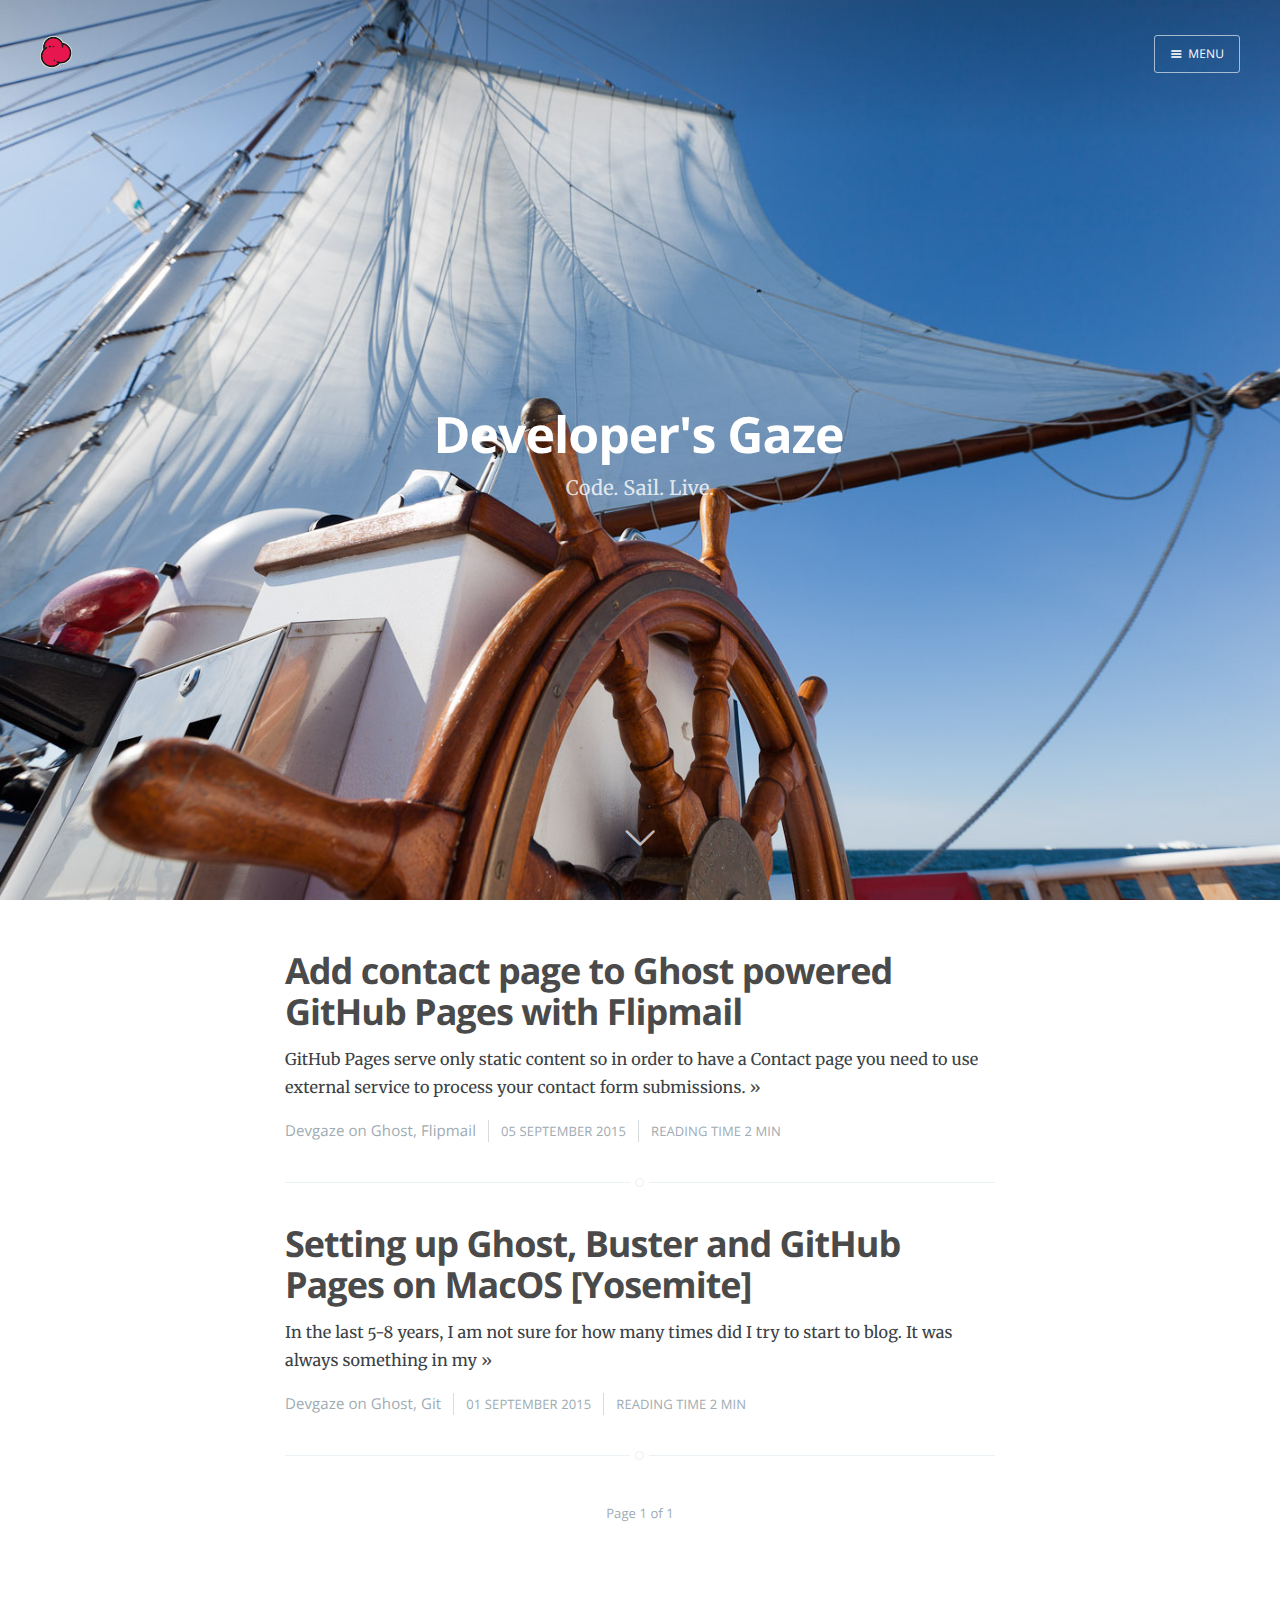
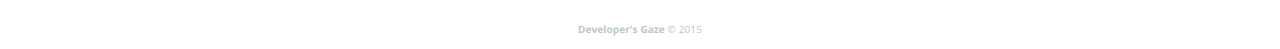
==== commit 001071f8: "Blog update at 2015-09-06 21:28:24" ====
--- a/index.html
+++ b/index.html
@@ -85,7 +85,7 @@
 </nav>
 </div>
 
-<article class="post tag-ghost-tag tag-flipmail">
+<article class="post tag-ghost-tag tag-flipmail" data-target="article.post" data-file="http://devgaze.github.io/add-contact-page-to-ghost-powered-github-pages-with-flipmail/index.html">
     <header class="post-header">
         <h2 class="post-title"><a href="add-contact-page-to-ghost-powered-github-pages-with-flipmail/">Add contact page to Ghost powered GitHub Pages with Flipmail</a></h2>
     </header>
@@ -97,9 +97,10 @@
         <a href="author/devgaze/">Devgaze</a>
          on <a href="tag/ghost-tag/">Ghost</a>, <a href="tag/flipmail/">Flipmail</a>
         <time class="post-date" datetime="2015-09-05">05 September 2015</time>
+        <time class="post-date eta"></time> 
     </footer>
 </article>
-<article class="post tag-ghost-tag tag-git featured">
+<article class="post tag-ghost-tag tag-git featured" data-target="article.post" data-file="http://devgaze.github.io/setting-up-ghost-buster-and-github-pages-on-macos/index.html">
     <header class="post-header">
         <h2 class="post-title"><a href="setting-up-ghost-buster-and-github-pages-on-macos/">Setting up Ghost, Buster and GitHub Pages on MacOS [Yosemite]</a></h2>
     </header>
@@ -111,6 +112,7 @@
         <a href="author/devgaze/">Devgaze</a>
          on <a href="tag/ghost-tag/">Ghost</a>, <a href="tag/git/">Git</a>
         <time class="post-date" datetime="2015-09-01">01 September 2015</time>
+        <time class="post-date eta"></time> 
     </footer>
 </article>
 
@@ -132,7 +134,7 @@
 
     <script type="text/javascript" src="assets/js/jquery.fitvids.js?v=ca5351c136"></script>
     <script type="text/javascript" src="assets/js/index.js?v=ca5351c136"></script>
-    <script type="text/javascript" src="assets/js/readingTime.min.js?v=ca5351c136"></script>
+    <script type="text/javascript" src="assets/js/readingTime.js?v=ca5351c136"></script>
     <script type="text/javascript">
         /* * * CONFIGURATION VARIABLES: EDIT BEFORE PASTING INTO YOUR WEBPAGE * * */
         var disqus_shortname = 'Devgaze'; // Required - Replace '<example>' with your forum shortname
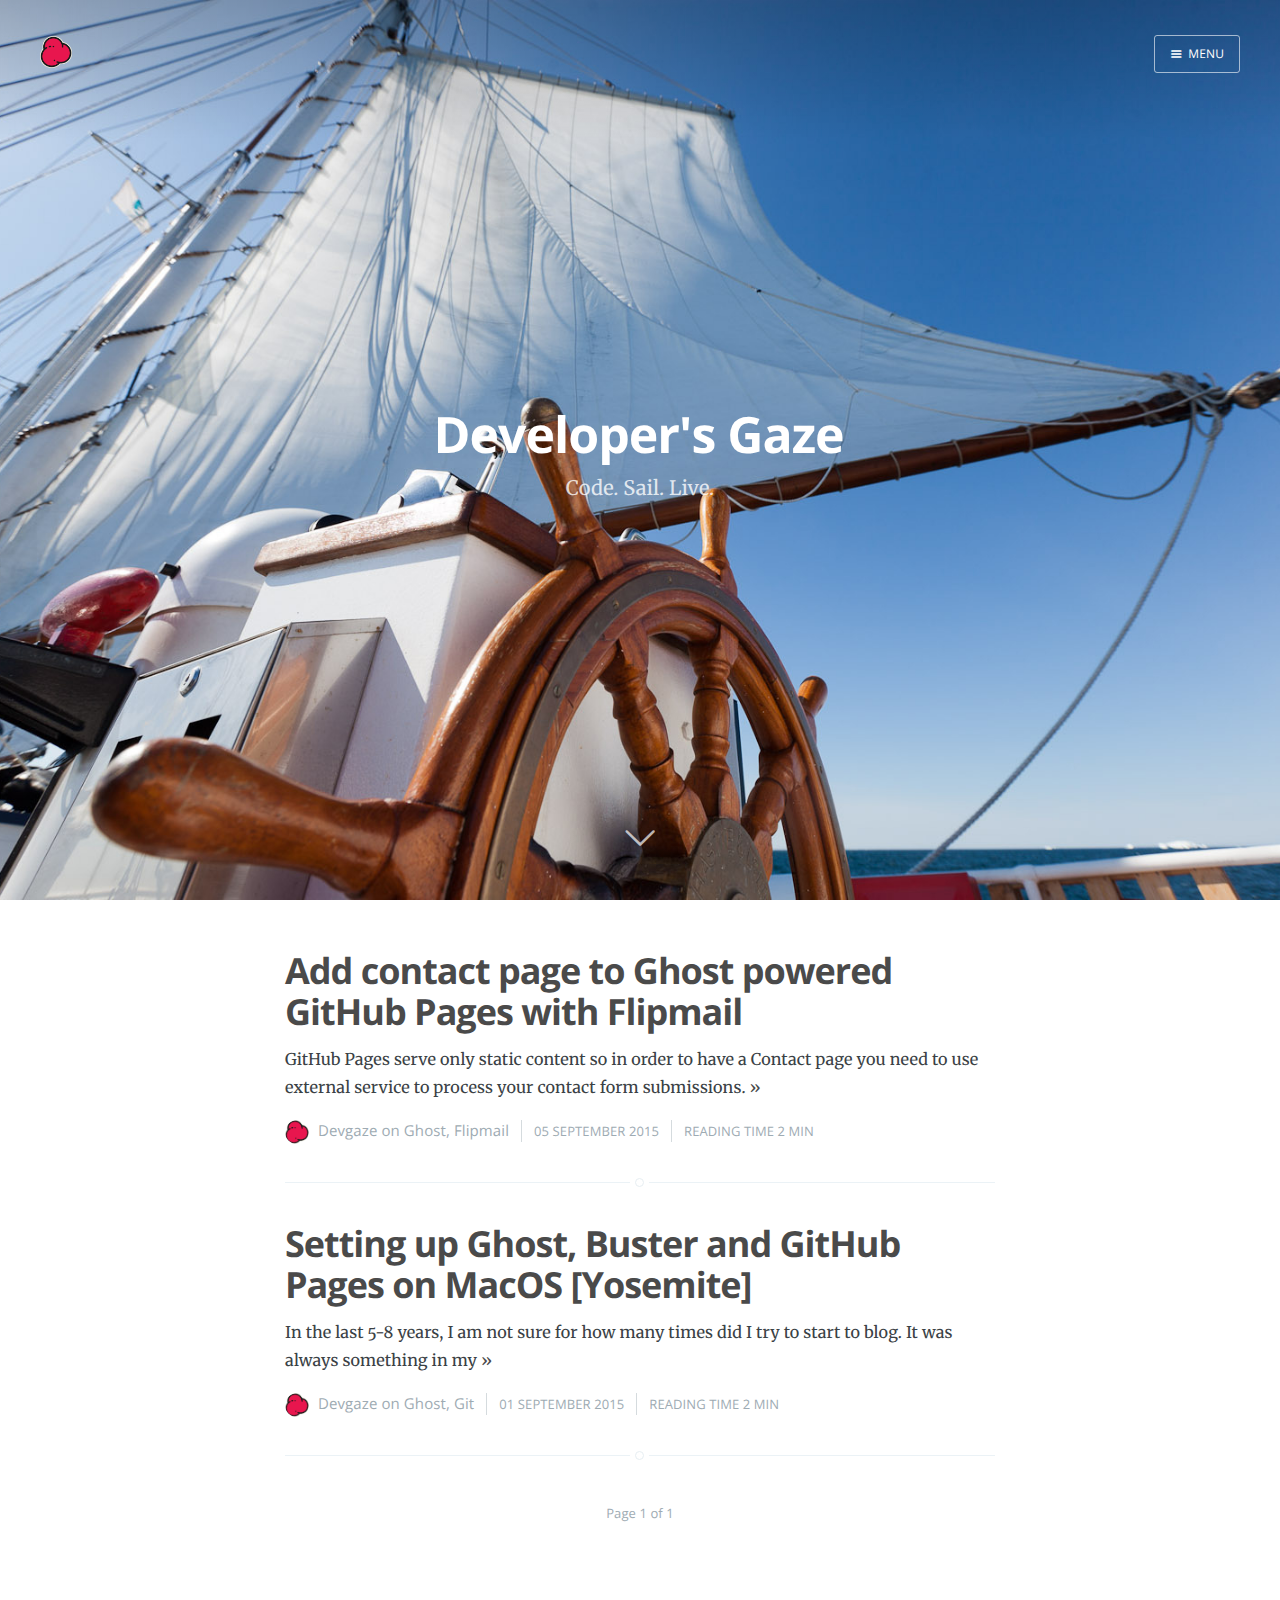
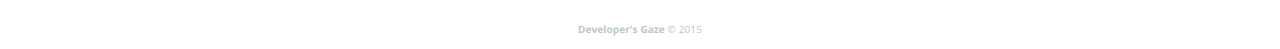
==== commit b030b1c3: "Blog update at 2015-09-06 21:44:21" ====
--- a/index.html
+++ b/index.html
@@ -93,7 +93,7 @@
         <p>GitHub Pages serve only static content so in order to have a Contact page you need to use external service to process your contact form submissions. <a class="read-more" href="add-contact-page-to-ghost-powered-github-pages-with-flipmail/">»</a></p>
     </section>
     <footer class="post-meta">
-        
+        <img class="author-thumb" src="content/images/2015/09/only-sign-1.png" alt="Devgaze" nopin="nopin">
         <a href="author/devgaze/">Devgaze</a>
          on <a href="tag/ghost-tag/">Ghost</a>, <a href="tag/flipmail/">Flipmail</a>
         <time class="post-date" datetime="2015-09-05">05 September 2015</time>
@@ -108,7 +108,7 @@
         <p>In the last 5-8 years, I am not sure for how many times did I try to start to blog. It was always something in my <a class="read-more" href="setting-up-ghost-buster-and-github-pages-on-macos/">»</a></p>
     </section>
     <footer class="post-meta">
-        
+        <img class="author-thumb" src="content/images/2015/09/only-sign-1.png" alt="Devgaze" nopin="nopin">
         <a href="author/devgaze/">Devgaze</a>
          on <a href="tag/ghost-tag/">Ghost</a>, <a href="tag/git/">Git</a>
         <time class="post-date" datetime="2015-09-01">01 September 2015</time>
@@ -134,7 +134,7 @@
 
     <script type="text/javascript" src="assets/js/jquery.fitvids.js?v=ca5351c136"></script>
     <script type="text/javascript" src="assets/js/index.js?v=ca5351c136"></script>
-    <script type="text/javascript" src="assets/js/readingTime.js?v=ca5351c136"></script>
+    <script type="text/javascript" src="assets/js/readingTime.min.js?v=ca5351c136"></script>
     <script type="text/javascript">
         /* * * CONFIGURATION VARIABLES: EDIT BEFORE PASTING INTO YOUR WEBPAGE * * */
         var disqus_shortname = 'Devgaze'; // Required - Replace '<example>' with your forum shortname
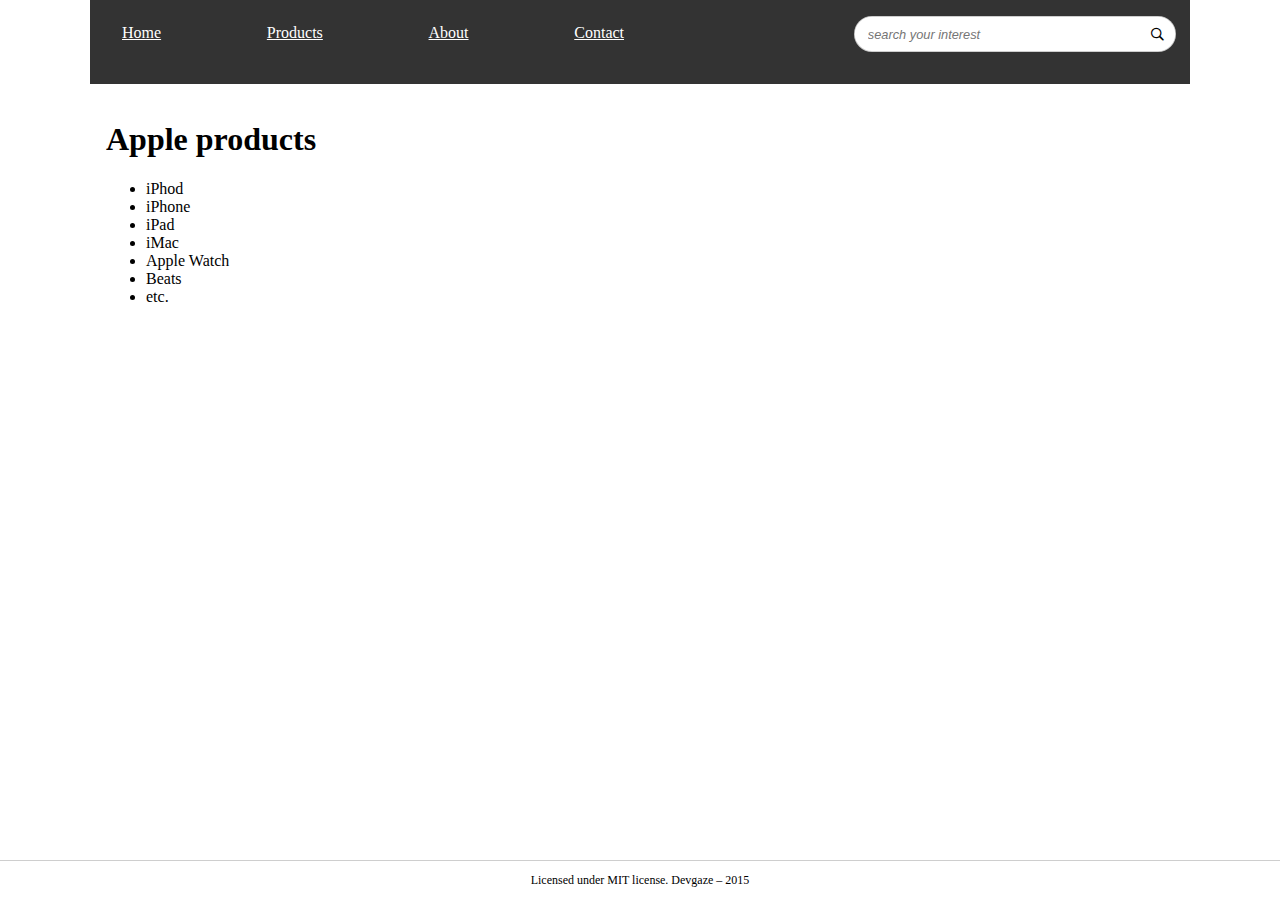
==== commit 6b20de73: "Blog update at 2015-10-12 21:40:48" ====
--- a/index.html
+++ b/index.html
@@ -1,150 +1,72 @@
 
 <head>
-    <meta charset="utf-8">
-    <meta http-equiv="X-UA-Compatible" content="IE=edge">
+  <meta charset="utf-8">
+  <title>Expandable Search Bar</title>
+  <meta name="description" content="">
+  <meta name="viewport" content="width=device-width, initial-scale=1, maximum-scale=1, user-scalable=no">
+  <!-- build:css(.tmp) css/app.css -->
+  <link rel="stylesheet" href="css/app.css">
+  <!-- endbuild -->
+</head>
+<body>
+  <header id="page-header">
+    <nav id="main-nav" role="navigation">
+      <button class="icon icon-menu" id="toggle-nav"></button>
+      <ul>
+        <li><a href="index.html#" title="Home">Home</a></li>
+        <li><a href="index.html#" title="Products">Products</a></li>
+        <li><a href="index.html#" title="About">About</a></li>
+        <li><a href="index.html#" title="Contact">Contact</a></li>
+      </ul>
+    </nav>
+    <section id="search-bar">
+      <form role="search" id="search-form">
+        <div>
+          <input type="text" name="query" placeholder="search your interest" class="search-query">
+          <button onclick="javascript: submit();" class="search-btn icon icon-search"></button> 
+        </div>
+      </form>
+    </section>  
+  </header>
 
-    <title>Developer's Gaze</title>
-    <meta name="description" content="Code. Sail. Live.">
+  <article id="main-content">
+    <header>
+      <h1>Apple products</h1>
+    </header>
 
-    <meta name="HandheldFriendly" content="True">
-    <meta name="viewport" content="width=device-width, initial-scale=1.0">
+    <section>
+      <ul>
+        <li>iPhod</li>
+        <li>iPhone</li>
+        <li>iPad</li>
+        <li>iMac</li>
+        <li>Apple Watch</li>
+        <li>Beats</li>
+        <li>etc.</li>
+      </ul>
+    </section>
+  </article>
 
-    <link rel="shortcut icon" href="favicon.ico">
+  <footer id="page-footer">
+    <p>Licensed under MIT license. Devgaze – 2015</p>
+  </footer>
+  <!-- build:js({.tmp,src}) js/app.js -->
+  <script type="text/javascript" src="js/app.js"></script>
+  <script type="text/javascript">
 
-    <link rel="stylesheet" type="text/css" href="assets/css/screen.css?v=ca5351c136">
-    <link rel="stylesheet" type="text/css" href="http://fonts.googleapis.com/css?family=Merriweather:300,700,700italic,300italic%7COpen+Sans:700,400">
+    var esb;
     
-    <link rel="canonical" href="index.html">
+    document.onreadystatechange = function () {
+      
+      if (document.readyState == "complete") {
     
-    <meta property="og:site_name" content="Developer's Gaze">
-    <meta property="og:type" content="website">
-    <meta property="og:title" content="Developer's Gaze">
-    <meta property="og:description" content="Code. Sail. Live.">
-    <meta property="og:url" content="http://localhost:2368/">
-    <meta property="og:image" content="http://localhost:2368/content/images/2015/09/sailing.jpg">
+        esb = new ESB('search-form');
     
-    <meta name="twitter:card" content="summary_large_image">
-    <meta name="twitter:title" content="Developer's Gaze">
-    <meta name="twitter:description" content="Code. Sail. Live.">
-    <meta name="twitter:url" content="http://localhost:2368/">
-    <meta name="twitter:image:src" content="http://localhost:2368/content/images/2015/09/sailing.jpg">
+      }
     
-    <script type="application/ld+json">
-{
-    "@context": "http://schema.org",
-    "@type": "Website",
-    "publisher": "Developer's Gaze",
-    "url": "http://localhost:2368/",
-    "image": "http://localhost:2368/content/images/2015/09/sailing.jpg",
-    "description": "Code. Sail. Live."
-}
-    </script>
+    }
+     
+  </script>
+  <!-- endbuild -->
 
-    <meta name="generator" content="Ghost 0.6">
-    <link rel="alternate" type="application/rss+xml" title="Developer's Gaze" href="rss/index.html">
-</head>
-<body class="home-template nav-closed">
-
-    <div class="nav">
-    <h3 class="nav-title">Menu</h3>
-    <a href="index.html#" class="nav-close">
-        <span class="hidden">Close</span>
-    </a>
-    <ul>
-            <li class="nav-blog nav-current" role="presentation"><a href="index.html">Blog</a></li>
-            <li class="nav-about" role="presentation"><a href="about/">About</a></li>
-            <li class="nav-contact" role="presentation"><a href="contact-me/">Contact</a></li>
-    </ul>
-    <a class="subscribe-button icon-feed" href="rss/index.rss">Subscribe</a>
-</div>
-<span class="nav-cover"></span>
-
-
-    <div class="site-wrapper">
-
-        
-<header class="main-header " style="background-image: url(content/images/2015/09/sailing.jpg)">
-    <nav class="main-nav overlay clearfix">
-        <a class="blog-logo" href="index.html"><img src="content/images/2015/09/only-sign.png" alt="Developer's Gaze"></a>
-            <a class="menu-button icon-menu" href="index.html#"><span class="word">Menu</span></a>
-    </nav>
-    <div class="vertical">
-        <div class="main-header-content inner">
-            <h1 class="page-title">Developer's Gaze</h1>
-            <h2 class="page-description">Code. Sail. Live.</h2>
-        </div>
-    </div>
-    <a class="scroll-down icon-arrow-left" href="index.html#content" data-offset="-45"><span class="hidden">Scroll Down</span></a>
-</header>
-
-<main id="content" class="content" role="main">
-
-    <div class="extra-pagination inner">
-    <nav class="pagination" role="navigation">
-    <span class="page-number">Page 1 of 1</span>
-</nav>
-</div>
-
-<article class="post tag-ghost-tag tag-flipmail" data-target="article.post" data-file="http://devgaze.github.io/add-contact-page-to-ghost-powered-github-pages-with-flipmail/index.html">
-    <header class="post-header">
-        <h2 class="post-title"><a href="add-contact-page-to-ghost-powered-github-pages-with-flipmail/">Add contact page to Ghost powered GitHub Pages with Flipmail</a></h2>
-    </header>
-    <section class="post-excerpt">
-        <p>GitHub Pages serve only static content so in order to have a Contact page you need to use external service to process your contact form submissions. <a class="read-more" href="add-contact-page-to-ghost-powered-github-pages-with-flipmail/">»</a></p>
-    </section>
-    <footer class="post-meta">
-        <img class="author-thumb" src="content/images/2015/09/only-sign-1.png" alt="Devgaze" nopin="nopin">
-        <a href="author/devgaze/">Devgaze</a>
-         on <a href="tag/ghost-tag/">Ghost</a>, <a href="tag/flipmail/">Flipmail</a>
-        <time class="post-date" datetime="2015-09-05">05 September 2015</time>
-        <time class="post-date eta"></time> 
-    </footer>
-</article>
-<article class="post tag-ghost-tag tag-git featured" data-target="article.post" data-file="http://devgaze.github.io/setting-up-ghost-buster-and-github-pages-on-macos/index.html">
-    <header class="post-header">
-        <h2 class="post-title"><a href="setting-up-ghost-buster-and-github-pages-on-macos/">Setting up Ghost, Buster and GitHub Pages on MacOS [Yosemite]</a></h2>
-    </header>
-    <section class="post-excerpt">
-        <p>In the last 5-8 years, I am not sure for how many times did I try to start to blog. It was always something in my <a class="read-more" href="setting-up-ghost-buster-and-github-pages-on-macos/">»</a></p>
-    </section>
-    <footer class="post-meta">
-        <img class="author-thumb" src="content/images/2015/09/only-sign-1.png" alt="Devgaze" nopin="nopin">
-        <a href="author/devgaze/">Devgaze</a>
-         on <a href="tag/ghost-tag/">Ghost</a>, <a href="tag/git/">Git</a>
-        <time class="post-date" datetime="2015-09-01">01 September 2015</time>
-        <time class="post-date eta"></time> 
-    </footer>
-</article>
-
-<nav class="pagination" role="navigation">
-    <span class="page-number">Page 1 of 1</span>
-</nav>
-
-</main>
-
-
-        <footer class="site-footer clearfix">
-            <section class="copyright"><a href="index.html">Developer's Gaze</a> © 2015</section>
-            <!-- <section class="poweredby">Proudly published with <a href="https://ghost.org">Ghost</a></section> -->
-        </footer>
-
-    </div>
-
-    <script src="public/jquery.js?v=ca5351c136"></script>
-
-    <script type="text/javascript" src="assets/js/jquery.fitvids.js?v=ca5351c136"></script>
-    <script type="text/javascript" src="assets/js/index.js?v=ca5351c136"></script>
-    <script type="text/javascript" src="assets/js/readingTime.min.js?v=ca5351c136"></script>
-    <script type="text/javascript">
-        /* * * CONFIGURATION VARIABLES: EDIT BEFORE PASTING INTO YOUR WEBPAGE * * */
-        var disqus_shortname = 'Devgaze'; // Required - Replace '<example>' with your forum shortname
-
-        /* * * DON'T EDIT BELOW THIS LINE * * */
-        (function() {
-            var dsq = document.createElement('script'); dsq.type = 'text/javascript'; dsq.async = true;
-            dsq.src = '//' + disqus_shortname + '.disqus.com/embed.js';
-            (document.getElementsByTagName('head')[0] || document.getElementsByTagName('body')[0]).appendChild(dsq);
-        })();
-    </script>
-    <noscript>Please enable JavaScript to view the <a href="https://disqus.com/?ref_noscript">comments powered by Disqus.</a></noscript>
 </body>
--- a/css/app.css
+++ b/css/app.css
@@ -0,0 +1,201 @@
+@import url(https://fonts.googleapis.com/css?family=Open+Sans:300,700,400);
+@font-face {
+  font-family: 'entypo';
+  src: url("../fonts/entypo.eot?8lvrvh");
+  src: url("../fonts/entypo.eot?8lvrvh") format("embedded-opentype"), url("../fonts/entypo.ttf?8lvrvh") format("truetype"), url("../fonts/entypo.woff?8lvrvh") format("woff"), url("../fonts/entypo.svg?8lvrvh") format("svg");
+  font-weight: normal;
+  font-style: normal;
+}
+/* line 20, ../../src/sass/app.scss */
+body {
+  font-size: 1em;
+  font-family: 'Open Sans' sans-serif;
+  font-weight: 300;
+  margin: 0;
+}
+/* line 27, ../../src/sass/app.scss */
+body #page-header {
+  background-color: rgba(47, 47, 47, 0.98);
+  padding: 1em;
+}
+/* line 32, ../../src/sass/app.scss */
+body #page-header nav#main-nav {
+  float: left;
+  width: 42px;
+  position: relative;
+}
+/* line 38, ../../src/sass/app.scss */
+body #page-header nav#main-nav button {
+  background-color: white;
+  width: 36px;
+  height: 36px;
+  border: 1px solid rgba(10, 10, 10, 0.2);
+  border-radius: .5em;
+  outline: none;
+  text-align: center;
+  padding: 1em 0;
+  cursor: pointer;
+}
+/* line 51, ../../src/sass/app.scss */
+body #page-header nav#main-nav ul {
+  display: block;
+  position: absolute;
+  width: 320px;
+  height: 100%;
+  top: 0;
+  left: -320px;
+  padding-left: 0;
+  margin-bottom: 0;
+}
+/* line 64, ../../src/sass/app.scss */
+body #page-header nav#main-nav ul li a:link, body #page-header nav#main-nav ul li a:visited {
+  display: block;
+  padding: 0 1em;
+  color: white;
+}
+/* line 73, ../../src/sass/app.scss */
+body #page-header section#search-bar {
+  float: right;
+}
+/* line 79, ../../src/sass/app.scss */
+body #page-header section#search-bar form#search-form div {
+  border-radius: 36px;
+  border: 1px solid rgba(10, 10, 10, 0.2);
+  overflow: hidden;
+  width: 34px;
+  height: 34px;
+  position: relative;
+}
+/* line 88, ../../src/sass/app.scss */
+body #page-header section#search-bar form#search-form div .search-query {
+  position: absolute;
+  left: 0;
+  right: 0;
+  width: 100%;
+  border: none;
+  outline: none;
+  z-index: 10;
+  padding: .8em 2.5em 0 1em;
+  font-size: .8em;
+  color: rgba(10, 10, 10, 0.6);
+  font-style: oblique;
+}
+/* line 103, ../../src/sass/app.scss */
+body #page-header section#search-bar form#search-form div .search-btn {
+  position: absolute;
+  top: 0;
+  right: 0;
+  width: 36px;
+  height: 36px;
+  border: none;
+  outline: none;
+  z-index: 20;
+  background-color: white;
+  padding: 0;
+  text-align: center;
+  display: block;
+  font-size: .8em;
+  cursor: pointer;
+}
+/* line 123, ../../src/sass/app.scss */
+body #page-header:after {
+  content: " ";
+  /* Older browser do not support empty content */
+  visibility: hidden;
+  display: block;
+  height: 0;
+  clear: both;
+}
+/* line 133, ../../src/sass/app.scss */
+body article#main-content {
+  padding: 1em;
+}
+/* line 138, ../../src/sass/app.scss */
+body #page-footer {
+  position: absolute;
+  right: 0;
+  bottom: 0;
+  left: 0;
+  border-top: 1px solid rgba(10, 10, 10, 0.2);
+}
+/* line 145, ../../src/sass/app.scss */
+body #page-footer p {
+  text-align: center;
+  font-size: .75em;
+}
+/* line 152, ../../src/sass/app.scss */
+body .icon {
+  font-family: 'entypo';
+  speak: none;
+  font-style: normal;
+  font-weight: normal;
+  font-variant: normal;
+  text-transform: none;
+  line-height: 1;
+  /* Better Font Rendering =========== */
+  -webkit-font-smoothing: antialiased;
+  -moz-osx-font-smoothing: grayscale;
+}
+/* line 167, ../../src/sass/app.scss */
+body .icon.icon-search:before {
+  content: "\e800";
+}
+/* line 175, ../../src/sass/app.scss */
+body .icon.icon-menu:before {
+  content: "\e120";
+}
+
+@media (min-width: 992px) {
+  /* line 194, ../../src/sass/app.scss */
+  body #page-header nav#main-nav {
+    width: 50%;
+  }
+  /* line 198, ../../src/sass/app.scss */
+  body #page-header nav#main-nav button {
+    display: none;
+  }
+  /* line 203, ../../src/sass/app.scss */
+  body #page-header nav#main-nav ul {
+    position: relative;
+    left: 0;
+    display: block;
+    margin-top: .5em;
+    width: 100%;
+    height: auto;
+    text-align: justify;
+  }
+  /* line 213, ../../src/sass/app.scss */
+  body #page-header nav#main-nav ul:after {
+    content: '';
+    width: 100%;
+    display: inline-block;
+  }
+  /* line 220, ../../src/sass/app.scss */
+  body #page-header nav#main-nav ul li {
+    display: inline-block;
+  }
+  /* line 226, ../../src/sass/app.scss */
+  body #page-header section#search-bar {
+    float: right;
+    width: 320px;
+  }
+  /* line 233, ../../src/sass/app.scss */
+  body #page-header section#search-bar form#search-form div {
+    border-radius: 36px;
+    border: 1px solid rgba(10, 10, 10, 0.2);
+    overflow: hidden;
+    width: 100%;
+    background-color: white;
+  }
+  /* line 241, ../../src/sass/app.scss */
+  body #page-header section#search-bar form#search-form div .search-query {
+    width: 284px;
+  }
+}
+@media (min-width: 1100px) {
+  /* line 260, ../../src/sass/app.scss */
+  body {
+    width: 1100px;
+    margin: 0 auto;
+  }
+}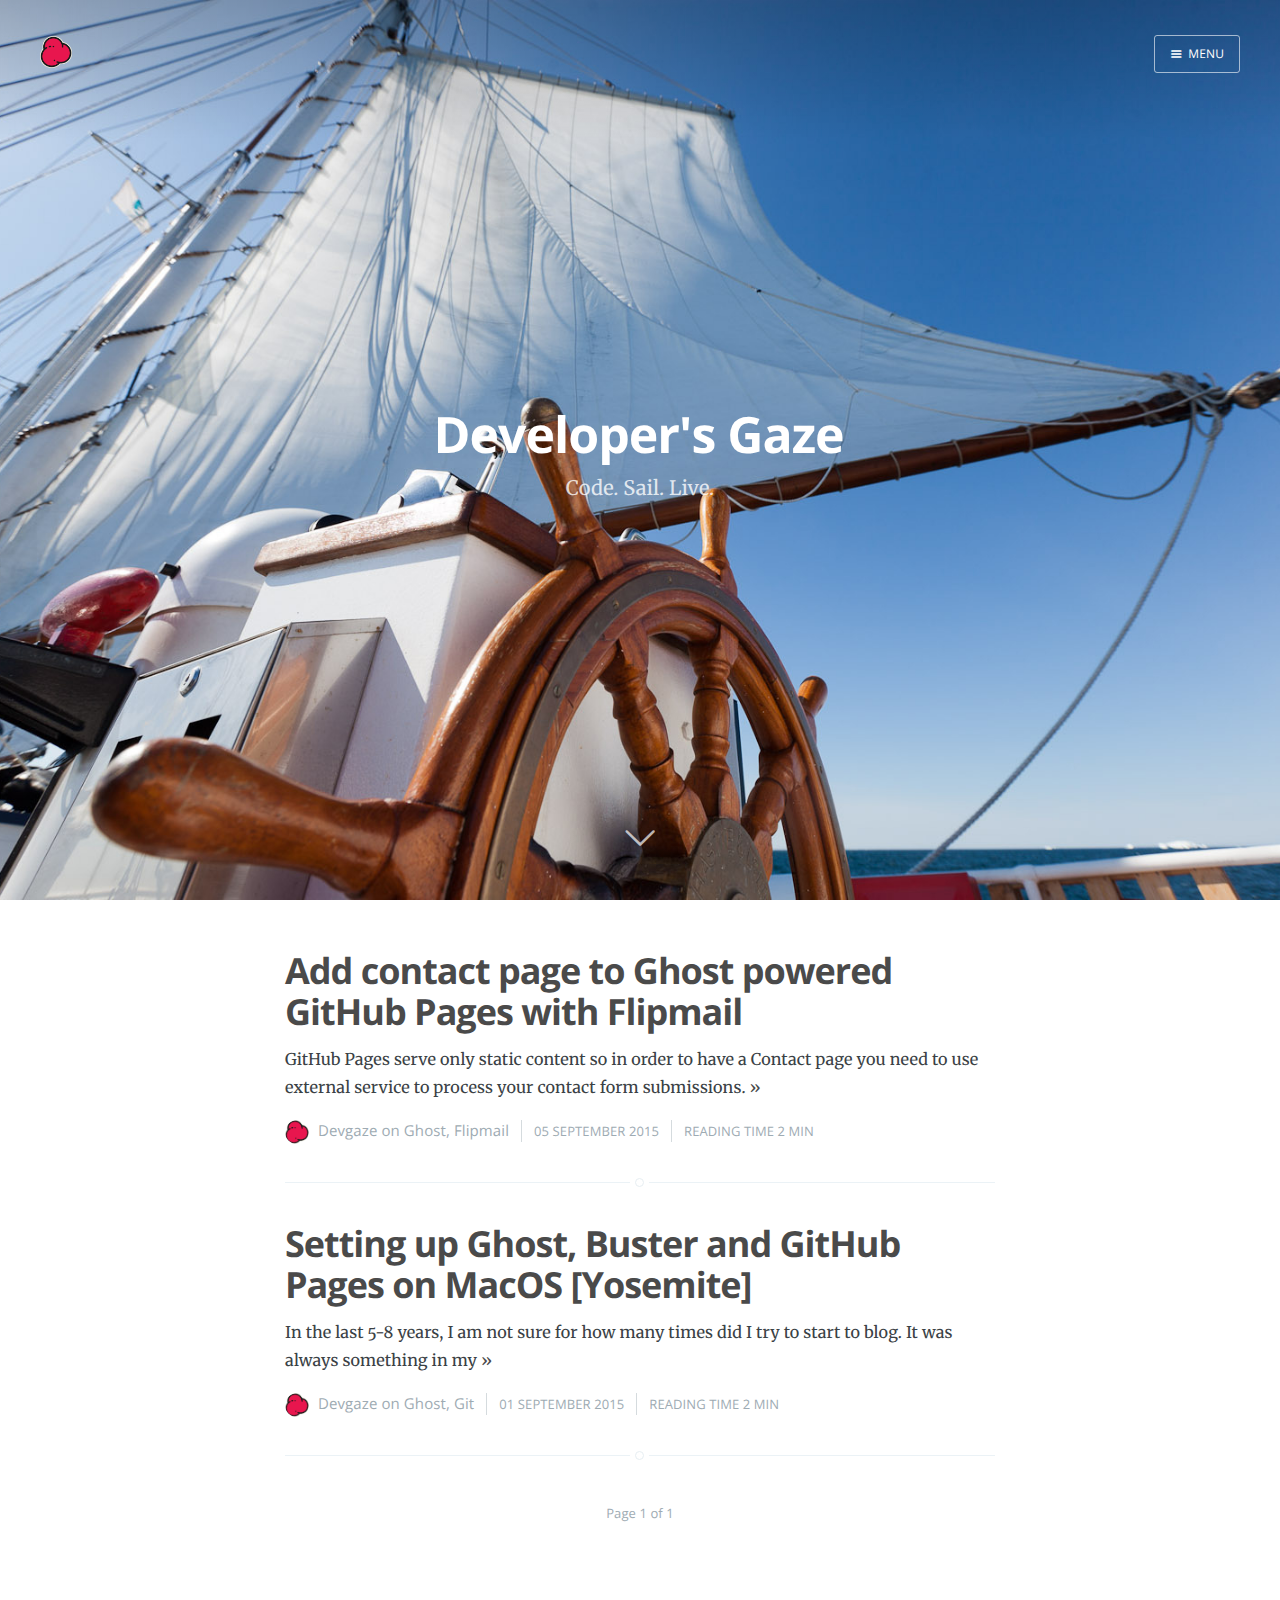
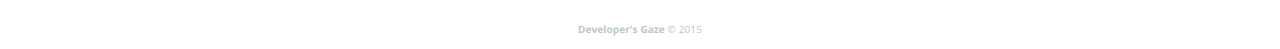
==== commit d183d2c9: "Blog update at 2015-10-22 13:41:13" ====
--- a/index.html
+++ b/index.html
@@ -1,72 +1,150 @@
 
 <head>
-  <meta charset="utf-8">
-  <title>Expandable Search Bar</title>
-  <meta name="description" content="">
-  <meta name="viewport" content="width=device-width, initial-scale=1, maximum-scale=1, user-scalable=no">
-  <!-- build:css(.tmp) css/app.css -->
-  <link rel="stylesheet" href="css/app.css">
-  <!-- endbuild -->
+    <meta charset="utf-8">
+    <meta http-equiv="X-UA-Compatible" content="IE=edge">
+
+    <title>Developer's Gaze</title>
+    <meta name="description" content="Code. Sail. Live.">
+
+    <meta name="HandheldFriendly" content="True">
+    <meta name="viewport" content="width=device-width, initial-scale=1.0">
+
+    <link rel="shortcut icon" href="favicon.ico">
+
+    <link rel="stylesheet" type="text/css" href="assets/css/screen.css?v=0b8b984183">
+    <link rel="stylesheet" type="text/css" href="http://fonts.googleapis.com/css?family=Merriweather:300,700,700italic,300italic%7COpen+Sans:700,400">
+    
+    <link rel="canonical" href="index.html">
+    
+    <meta property="og:site_name" content="Developer's Gaze">
+    <meta property="og:type" content="website">
+    <meta property="og:title" content="Developer's Gaze">
+    <meta property="og:description" content="Code. Sail. Live.">
+    <meta property="og:url" content="http://localhost:2368/">
+    <meta property="og:image" content="http://localhost:2368/content/images/2015/09/sailing.jpg">
+    
+    <meta name="twitter:card" content="summary_large_image">
+    <meta name="twitter:title" content="Developer's Gaze">
+    <meta name="twitter:description" content="Code. Sail. Live.">
+    <meta name="twitter:url" content="http://localhost:2368/">
+    <meta name="twitter:image:src" content="http://localhost:2368/content/images/2015/09/sailing.jpg">
+    
+    <script type="application/ld+json">
+{
+    "@context": "http://schema.org",
+    "@type": "Website",
+    "publisher": "Developer's Gaze",
+    "url": "http://localhost:2368/",
+    "image": "http://localhost:2368/content/images/2015/09/sailing.jpg",
+    "description": "Code. Sail. Live."
+}
+    </script>
+
+    <meta name="generator" content="Ghost 0.6">
+    <link rel="alternate" type="application/rss+xml" title="Developer's Gaze" href="rss/index.html">
 </head>
-<body>
-  <header id="page-header">
-    <nav id="main-nav" role="navigation">
-      <button class="icon icon-menu" id="toggle-nav"></button>
-      <ul>
-        <li><a href="index.html#" title="Home">Home</a></li>
-        <li><a href="index.html#" title="Products">Products</a></li>
-        <li><a href="index.html#" title="About">About</a></li>
-        <li><a href="index.html#" title="Contact">Contact</a></li>
-      </ul>
+<body class="home-template nav-closed">
+
+    <div class="nav">
+    <h3 class="nav-title">Menu</h3>
+    <a href="index.html#" class="nav-close">
+        <span class="hidden">Close</span>
+    </a>
+    <ul>
+            <li class="nav-blog nav-current" role="presentation"><a href="index.html">Blog</a></li>
+            <li class="nav-about" role="presentation"><a href="about/">About</a></li>
+            <li class="nav-contact" role="presentation"><a href="contact-me/">Contact</a></li>
+    </ul>
+    <a class="subscribe-button icon-feed" href="rss/index.rss">Subscribe</a>
+</div>
+<span class="nav-cover"></span>
+
+
+    <div class="site-wrapper">
+
+        
+<header class="main-header " style="background-image: url(content/images/2015/09/sailing.jpg)">
+    <nav class="main-nav overlay clearfix">
+        <a class="blog-logo" href="index.html"><img src="content/images/2015/09/only-sign.png" alt="Developer's Gaze"></a>
+            <a class="menu-button icon-menu" href="index.html#"><span class="word">Menu</span></a>
     </nav>
-    <section id="search-bar">
-      <form role="search" id="search-form">
-        <div>
-          <input type="text" name="query" placeholder="search your interest" class="search-query">
-          <button onclick="javascript: submit();" class="search-btn icon icon-search"></button> 
+    <div class="vertical">
+        <div class="main-header-content inner">
+            <h1 class="page-title">Developer's Gaze</h1>
+            <h2 class="page-description">Code. Sail. Live.</h2>
         </div>
-      </form>
-    </section>  
-  </header>
+    </div>
+    <a class="scroll-down icon-arrow-left" href="index.html#content" data-offset="-45"><span class="hidden">Scroll Down</span></a>
+</header>
 
-  <article id="main-content">
-    <header>
-      <h1>Apple products</h1>
+<main id="content" class="content" role="main">
+
+    <div class="extra-pagination inner">
+    <nav class="pagination" role="navigation">
+    <span class="page-number">Page 1 of 1</span>
+</nav>
+</div>
+
+<article class="post tag-ghost-tag tag-flipmail" data-target="article.post" data-file="http://devgaze.github.io/add-contact-page-to-ghost-powered-github-pages-with-flipmail/index.html">
+    <header class="post-header">
+        <h2 class="post-title"><a href="add-contact-page-to-ghost-powered-github-pages-with-flipmail/">Add contact page to Ghost powered GitHub Pages with Flipmail</a></h2>
     </header>
+    <section class="post-excerpt">
+        <p>GitHub Pages serve only static content so in order to have a Contact page you need to use external service to process your contact form submissions. <a class="read-more" href="add-contact-page-to-ghost-powered-github-pages-with-flipmail/">»</a></p>
+    </section>
+    <footer class="post-meta">
+        <img class="author-thumb" src="content/images/2015/09/only-sign-1.png" alt="Devgaze" nopin="nopin">
+        <a href="author/devgaze/">Devgaze</a>
+         on <a href="tag/ghost-tag/">Ghost</a>, <a href="tag/flipmail/">Flipmail</a>
+        <time class="post-date" datetime="2015-09-05">05 September 2015</time>
+        <time class="post-date eta"></time> 
+    </footer>
+</article>
+<article class="post tag-ghost-tag tag-git featured" data-target="article.post" data-file="http://devgaze.github.io/setting-up-ghost-buster-and-github-pages-on-macos/index.html">
+    <header class="post-header">
+        <h2 class="post-title"><a href="setting-up-ghost-buster-and-github-pages-on-macos/">Setting up Ghost, Buster and GitHub Pages on MacOS [Yosemite]</a></h2>
+    </header>
+    <section class="post-excerpt">
+        <p>In the last 5-8 years, I am not sure for how many times did I try to start to blog. It was always something in my <a class="read-more" href="setting-up-ghost-buster-and-github-pages-on-macos/">»</a></p>
+    </section>
+    <footer class="post-meta">
+        <img class="author-thumb" src="content/images/2015/09/only-sign-1.png" alt="Devgaze" nopin="nopin">
+        <a href="author/devgaze/">Devgaze</a>
+         on <a href="tag/ghost-tag/">Ghost</a>, <a href="tag/git/">Git</a>
+        <time class="post-date" datetime="2015-09-01">01 September 2015</time>
+        <time class="post-date eta"></time> 
+    </footer>
+</article>
 
-    <section>
-      <ul>
-        <li>iPhod</li>
-        <li>iPhone</li>
-        <li>iPad</li>
-        <li>iMac</li>
-        <li>Apple Watch</li>
-        <li>Beats</li>
-        <li>etc.</li>
-      </ul>
-    </section>
-  </article>
+<nav class="pagination" role="navigation">
+    <span class="page-number">Page 1 of 1</span>
+</nav>
 
-  <footer id="page-footer">
-    <p>Licensed under MIT license. Devgaze – 2015</p>
-  </footer>
-  <!-- build:js({.tmp,src}) js/app.js -->
-  <script type="text/javascript" src="js/app.js"></script>
-  <script type="text/javascript">
+</main>
 
-    var esb;
-    
-    document.onreadystatechange = function () {
-      
-      if (document.readyState == "complete") {
-    
-        esb = new ESB('search-form');
-    
-      }
-    
-    }
-     
-  </script>
-  <!-- endbuild -->
 
+        <footer class="site-footer clearfix">
+            <section class="copyright"><a href="index.html">Developer's Gaze</a> © 2015</section>
+            <!-- <section class="poweredby">Proudly published with <a href="https://ghost.org">Ghost</a></section> -->
+        </footer>
+
+    </div>
+
+    <script src="public/jquery.js?v=0b8b984183"></script>
+
+    <script type="text/javascript" src="assets/js/jquery.fitvids.js?v=0b8b984183"></script>
+    <script type="text/javascript" src="assets/js/index.js?v=0b8b984183"></script>
+    <script type="text/javascript" src="assets/js/readingTime.min.js?v=0b8b984183"></script>
+    <script type="text/javascript">
+        /* * * CONFIGURATION VARIABLES: EDIT BEFORE PASTING INTO YOUR WEBPAGE * * */
+        var disqus_shortname = 'Devgaze'; // Required - Replace '<example>' with your forum shortname
+
+        /* * * DON'T EDIT BELOW THIS LINE * * */
+        (function() {
+            var dsq = document.createElement('script'); dsq.type = 'text/javascript'; dsq.async = true;
+            dsq.src = '//' + disqus_shortname + '.disqus.com/embed.js';
+            (document.getElementsByTagName('head')[0] || document.getElementsByTagName('body')[0]).appendChild(dsq);
+        })();
+    </script>
+    <noscript>Please enable JavaScript to view the <a href="https://disqus.com/?ref_noscript">comments powered by Disqus.</a></noscript>
 </body>
--- a/assets/css/screen.css
+++ b/assets/css/screen.css
@@ -0,0 +1,2156 @@
+/* ==========================================================================
+   Table of Contents
+   ========================================================================== */
+
+/*
+
+    0.  Normalize
+    1.  Icons
+    2.  General
+    3.  Utilities
+    4.  General
+    5.  Single Post
+    6.  Tag Archive
+    7.  Read Next
+    8.  Third Party Elements
+    9.  Pagination
+    10.  Footer
+    11. Media Queries (Tablet)
+    12. Media Queries (Mobile)
+    13. Animations
+
+*/
+
+/* ==========================================================================
+   0. Normalize.css v2.1.3 | MIT License | git.io/normalize | (minified)
+   ========================================================================== */
+
+article, aside, details,
+figcaption, figure,
+footer, header, hgroup,
+main, nav, section,
+summary { display: block; }
+audio, canvas, video { display: inline-block; }
+audio:not([controls]) { display: none; height: 0; }
+[hidden], template { display: none; }
+html {
+   font-family: sans-serif;
+   -ms-text-size-adjust: 100%;
+   -webkit-text-size-adjust: 100%;
+}
+body { margin: 0; }
+a { background: transparent; }
+a:focus { outline: thin dotted; }
+a:active, a:hover { outline: 0; }
+h1 { font-size: 2em; margin: 0.67em 0; }
+abbr[title] { border-bottom: 1px dotted; }
+b, strong { font-weight: 700; }
+dfn { font-style: italic; }
+hr {
+   -moz-box-sizing: content-box;
+   box-sizing: content-box;
+   height: 0;
+}
+mark { background: #FF0; color: #000; }
+code, kbd, pre,
+samp { font-family: monospace, serif; font-size: 1em; }
+pre { white-space: pre-wrap; }
+q { quotes: "\201C" "\201D" "\2018" "\2019"; }
+small { font-size: 80%; }
+sub, sup {
+   font-size: 75%;
+   line-height: 0;
+   position: relative;
+   vertical-align: baseline;
+}
+sup { top: -0.5em; }
+sub { bottom: -0.25em; }
+img { border: 0; }
+svg:not(:root) { overflow: hidden; }
+figure { margin: 0; }
+fieldset {
+   border: 1px solid #c0c0c0;
+   margin: 0 2px;
+   padding: 0.35em 0.625em 0.75em;
+}
+legend { border: 0; padding: 0; }
+button, input, select,
+textarea { font-family: inherit; font-size: 100%; margin: 0; }
+button, input { line-height: normal; }
+button, select { text-transform: none; }
+button, html input[type="button"],
+input[type="reset"], input[type="submit"] {
+   -webkit-appearance: button;
+   cursor: pointer;
+}
+button[disabled], html input[disabled] { cursor: default; }
+input[type="checkbox"],
+input[type="radio"] { box-sizing: border-box; padding: 0; }
+input[type="search"] {
+   -webkit-appearance: textfield;
+   -moz-box-sizing: content-box;
+   -webkit-box-sizing: content-box;
+   box-sizing: content-box;
+}
+input[type="search"]::-webkit-search-cancel-button,
+input[type="search"]::-webkit-search-decoration { -webkit-appearance: none; }
+button::-moz-focus-inner,
+input::-moz-focus-inner { border: 0; padding: 0; }
+textarea { overflow: auto; vertical-align: top; }
+table { border-collapse: collapse; border-spacing: 0; }
+
+
+/* ==========================================================================
+   1. Icons - Sets up the icon font and respective classes
+   ========================================================================== */
+
+/* Import the font file with the icons in it */
+@font-face {
+    font-family: "casper-icons";
+    src:url("../fonts/casper-icons.eot?v=1");
+    src:url("../fonts/casper-icons.eot?v=1") format("embedded-opentype"),
+        url("../fonts/casper-icons.woff?v=1") format("woff"),
+        url("../fonts/casper-icons.ttf?v=1") format("truetype"),
+        url("../fonts/casper-icons.svg?v=1") format("svg");
+    font-weight: normal;
+    font-style: normal;
+}
+
+/* Apply these base styles to all icons */
+[class^="icon-"]:before, [class*=" icon-"]:before {
+    font-family: "casper-icons", "Open Sans", sans-serif;
+    speak: none;
+    font-style: normal;
+    font-weight: normal;
+    font-variant: normal;
+    text-transform: none;
+    line-height: 1;
+    text-decoration: none !important;
+    -webkit-font-smoothing: antialiased;
+    -moz-osx-font-smoothing: grayscale;
+}
+
+/* Each icon is created by inserting the correct character into the
+   content of the :before pseudo element. Like a boss. */
+.icon-ghost:before {
+    content: "\f600";
+}
+.icon-feed:before {
+    content: "\f601";
+}
+.icon-twitter:before {
+    content: "\f602";
+    font-size: 1.1em;
+}
+.icon-google-plus:before {
+    content: "\f603";
+}
+.icon-facebook:before {
+    content: "\f604";
+}
+.icon-arrow-left:before {
+    content: "\f605";
+}
+.icon-stats:before {
+    content: "\f606";
+}
+.icon-location:before {
+    content: "\f607";
+    margin-left: -3px; /* Tracking fix */
+}
+.icon-link:before {
+    content: "\f608";
+}
+.icon-menu:before {
+    content: "\f609";
+}
+/*
+    IMPORTANT: When making any changes to the icon font, be sure to increment
+    the version number by 1 in the @font-face rule. `?v=1` becomes `?v=2`
+    This forces browsers to download the new font file.
+*/
+
+/* APPENDIX by Devgaze */
+.socialinline
+{
+    text-align: center;
+}
+    .socialinline p
+    {
+        display: inline-block;
+        margin: 0 1em;
+    }
+p img {
+
+    width:auto;
+    max-width:100%;
+}
+
+.post-excerpt embed, .post-excerpt iframe { 
+    max-width: 100%; 
+    width: 100%;
+}
+
+.post-content embed, .post-content iframe { 
+    max-width: 100%; 
+    width: 100%;
+}
+/* ==========================================================================
+   2. General - Setting up some base styles
+   ========================================================================== */
+
+html {
+    height: 100%;
+    max-height: 100%;
+    font-size: 62.5%;
+    -webkit-tap-highlight-color: rgba(0, 0, 0, 0);
+}
+
+body {
+    height: 100%;
+    max-height: 100%;
+    font-family: "Merriweather", serif;
+    letter-spacing: 0.01rem;
+    font-size: 1.8rem;
+    line-height: 1.75em;
+    color: #3A4145;
+    -webkit-font-feature-settings: 'kern' 1;
+    -moz-font-feature-settings: 'kern' 1;
+    -o-font-feature-settings: 'kern' 1;
+    text-rendering: geometricPrecision;
+}
+
+::-moz-selection {
+    background: #D6EDFF;
+}
+
+::selection {
+    background: #D6EDFF;
+}
+
+h1, h2, h3,
+h4, h5, h6 {
+    -webkit-font-feature-settings: 'dlig' 1, 'liga' 1, 'lnum' 1, 'kern' 1;
+    -moz-font-feature-settings: 'dlig' 1, 'liga' 1, 'lnum' 1, 'kern' 1;
+    -o-font-feature-settings: 'dlig' 1, 'liga' 1, 'lnum' 1, 'kern' 1;
+    color: #2E2E2E;
+    line-height: 1.15em;
+    margin: 0 0 0.4em 0;
+    font-family: "Open Sans", sans-serif;
+    text-rendering: geometricPrecision;
+}
+
+h1 {
+    font-size: 5rem;
+    letter-spacing: -2px;
+    text-indent: -3px;
+}
+
+h2 {
+    font-size: 3.6rem;
+    letter-spacing: -1px;
+}
+
+h3 {
+    font-size: 3rem;
+}
+
+h4 {
+    font-size: 2.5rem;
+}
+
+h5 {
+    font-size: 2rem;
+}
+
+h6 {
+    font-size: 2rem;
+}
+
+a {
+    color: #4A4A4A;
+    transition: color 0.3s ease;
+}
+
+a:hover {
+    color: #111;
+}
+
+p, ul, ol, dl {
+    -webkit-font-feature-settings: 'liga' 1, 'onum' 1, 'kern' 1;
+    -moz-font-feature-settings: 'liga' 1, 'onum' 1, 'kern' 1;
+    -o-font-feature-settings: 'liga' 1, 'onum' 1, 'kern' 1;
+    margin: 0 0 1.75em 0;
+    text-rendering: geometricPrecision;
+}
+
+ol, ul {
+    padding-left: 3rem;
+}
+
+ol ol, ul ul,
+ul ol, ol ul {
+    margin: 0 0 0.4em 0;
+    padding-left: 2em;
+}
+
+dl dt {
+    float: left;
+    width: 180px;
+    overflow: hidden;
+    clear: left;
+    text-align: right;
+    text-overflow: ellipsis;
+    white-space: nowrap;
+    font-weight: 700;
+    margin-bottom: 1em;
+}
+
+dl dd {
+    margin-left: 200px;
+    margin-bottom: 1em
+}
+
+li {
+    margin: 0.4em 0;
+}
+
+li li {
+    margin: 0;
+}
+
+hr {
+    display: block;
+    height: 1px;
+    border: 0;
+    border-top: #EFEFEF 1px solid;
+    margin: 3.2em 0;
+    padding: 0;
+}
+
+blockquote {
+    -moz-box-sizing: border-box;
+    box-sizing: border-box;
+    margin: 1.75em 0 1.75em -2.2em;
+    padding: 0 0 0 1.75em;
+    border-left: #4A4A4A 0.4em solid;
+}
+
+blockquote p {
+    margin: 0.8em 0;
+    font-style: italic;
+}
+
+blockquote small {
+    display: inline-block;
+    margin: 0.8em 0 0.8em 1.5em;
+    font-size: 0.9em;
+    color: #CCC;
+}
+
+blockquote small:before { content: "\2014 \00A0"; }
+
+blockquote cite {
+    font-weight: 700;
+}
+
+blockquote cite a { font-weight: normal; }
+
+mark {
+    background-color: #fdffb6;
+}
+
+code, tt {
+    padding: 1px 3px;
+    font-family: Inconsolata, monospace, sans-serif;
+    font-size: 0.85em;
+    white-space: pre-wrap;
+    border: #E3EDF3 1px solid;
+    background: #F7FAFB;
+    border-radius: 2px;
+}
+
+pre {
+    -moz-box-sizing: border-box;
+    box-sizing: border-box;
+    margin: 0 0 1.75em 0;
+    border: #E3EDF3 1px solid;
+    width: 100%;
+    padding: 10px;
+    font-family: Inconsolata, monospace, sans-serif;
+    font-size: 0.9em;
+    white-space: pre;
+    overflow: auto;
+    background: #F7FAFB;
+    border-radius: 3px;
+}
+
+pre code, pre tt {
+    font-size: inherit;
+    white-space: pre-wrap;
+    background: transparent;
+    border: none;
+    padding: 0;
+}
+
+kbd {
+    display: inline-block;
+    margin-bottom: 0.4em;
+    padding: 1px 8px;
+    border: #CCC 1px solid;
+    color: #666;
+    text-shadow: #FFF 0 1px 0;
+    font-size: 0.9em;
+    font-weight: 700;
+    background: #F4F4F4;
+    border-radius: 4px;
+    box-shadow:
+        0 1px 0 rgba(0, 0, 0, 0.2),
+        0 1px 0 0 #fff inset;
+}
+
+table {
+    -moz-box-sizing: border-box;
+    box-sizing: border-box;
+    margin: 1.75em 0;
+    width: 100%;
+    max-width: 100%;
+    background-color: transparent;
+}
+
+table th,
+table td {
+    padding: 8px;
+    line-height: 20px;
+    text-align: left;
+    vertical-align: top;
+    border-top: #EFEFEF 1px solid;
+}
+
+table th { color: #000; }
+
+table caption + thead tr:first-child th,
+table caption + thead tr:first-child td,
+table colgroup + thead tr:first-child th,
+table colgroup + thead tr:first-child td,
+table thead:first-child tr:first-child th,
+table thead:first-child tr:first-child td {
+    border-top: 0;
+}
+
+table tbody + tbody { border-top: #EFEFEF 2px solid; }
+
+table table table { background-color: #FFF; }
+
+table tbody > tr:nth-child(odd) > td,
+table tbody > tr:nth-child(odd) > th {
+    background-color: #F6F6F6;
+}
+
+table.plain tbody > tr:nth-child(odd) > td,
+table.plain tbody > tr:nth-child(odd) > th {
+   background: transparent;
+}
+
+iframe, .fluid-width-video-wrapper {
+    display: block;
+    margin: 1.75em 0;
+}
+
+/* When a video is inside the fitvids wrapper, drop the
+margin on the iframe, cause it breaks stuff. */
+.fluid-width-video-wrapper iframe {
+    margin: 0;
+}
+
+
+/* ==========================================================================
+   3. Utilities - These things get used a lot
+   ========================================================================== */
+
+/* Clears shit */
+.clearfix:before,
+.clearfix:after {
+    content: " ";
+    display: table;
+}
+.clearfix:after { clear: both; }
+.clearfix { zoom: 1; }
+
+/* Hides shit */
+.hidden {
+    text-indent: -9999px;
+    visibility: hidden;
+    display: none;
+}
+
+/* Creates a responsive wrapper that makes our content scale nicely */
+.inner {
+    position: relative;
+    width: 80%;
+    max-width: 710px;
+    margin: 0 auto;
+}
+
+/* Centres vertically yo. (IE8+) */
+.vertical {
+    display: table-cell;
+    vertical-align: middle;
+}
+
+/* Wraps the main content & footer */
+.site-wrapper {
+    position: relative;
+    z-index: 10;
+    min-height: 100%;
+    background: #fff;
+    -webkit-transition: -webkit-transform 0.5s ease;
+            transition: transform 0.5s ease;
+}
+
+body.nav-opened .site-wrapper {
+    overflow-x: hidden;
+    -webkit-transform: translate3D(-240px, 0, 0);
+        -ms-transform: translate3D(-240px, 0, 0);
+            transform: translate3D(-240px, 0, 0);
+    -webkit-transition: -webkit-transform 0.3s ease;
+            transition: transform 0.3s ease;
+}
+
+
+/* ==========================================================================
+   4. General - The main styles for the the theme
+   ========================================================================== */
+
+/* Big cover image on the home page */
+.main-header {
+    position: relative;
+    display: table;
+    width: 100%;
+    height: 100vh;
+    margin-bottom: 5rem;
+    text-align: center;
+    background: #222 no-repeat center center;
+    background-size: cover;
+    overflow: hidden;
+}
+
+.main-header .inner {
+    width: 80%;
+}
+
+.main-nav {
+    position: relative;
+    padding: 35px 40px;
+    margin: 0 0 30px 0;
+}
+
+.main-nav a {
+    text-decoration: none;
+    font-family: 'Open Sans', sans-serif;
+}
+
+/* Navigation */
+body.nav-opened .nav-cover {
+    position: fixed;
+    top: 0;
+    left: 0;
+    right: 240px;
+    bottom: 0;
+    z-index: 200;
+}
+
+.nav {
+    position: fixed;
+    top: 0;
+    right: 0;
+    bottom: 0;
+    z-index: 5;
+    width: 240px;
+    opacity: 0;
+    background: #111;
+    margin-bottom: 0;
+    text-align: left;
+    overflow-y: auto;
+    -webkit-transition: -webkit-transform 0.5s ease,
+                        opacity 0.3s ease 0.7s;
+            transition: transform 0.5s ease,
+                        opacity 0.3s ease 0.7s;
+}
+
+body.nav-closed .nav {
+    -webkit-transform: translate3D(97px, 0, 0);
+        -ms-transform: translate3D(97px, 0, 0);
+            transform: translate3D(97px, 0, 0);
+}
+
+body.nav-opened .nav {
+    opacity: 1;
+    -webkit-transition: -webkit-transform 0.3s ease,
+                        opacity 0s ease 0s;
+            transition: transform 0.3s ease,
+                        opacity 0s ease 0s;
+    -webkit-transform: translate3D(0, 0, 0);
+        -ms-transform: translate3D(0, 0, 0);
+            transform: translate3D(0, 0, 0);
+}
+
+.nav-title {
+    position: absolute;
+    top: 45px;
+    left: 30px;
+    font-size: 16px;
+    font-weight: 100;
+    text-transform: uppercase;
+    color: #fff;
+}
+
+.nav-close {
+    position: absolute;
+    top: 38px;
+    right: 25px;
+    width: 20px;
+    height: 20px;
+    padding: 0;
+    font-size: 10px;
+}
+
+.nav-close:focus {
+    outline: 0;
+}
+
+.nav-close:before,
+.nav-close:after {
+    content: '';
+    position: absolute;
+    top: 0;
+    width: 20px;
+    height: 1px;
+    background: rgb(150,150,150);
+    top: 15px;
+    -webkit-transition: background 0.15s ease;
+            transition: background 0.15s ease;
+}
+
+.nav-close:before {
+    -webkit-transform: rotate(45deg);
+        -ms-transform: rotate(45deg);
+            transform: rotate(45deg);
+}
+
+.nav-close:after {
+    -webkit-transform: rotate(-45deg);
+        -ms-transform: rotate(-45deg);
+            transform: rotate(-45deg);
+}
+
+.nav-close:hover:before,
+.nav-close:hover:after {
+    background: rgb(255,255,255);
+}
+
+.nav ul {
+    padding: 90px 9% 5%;
+    list-style: none;
+    counter-reset: item;
+}
+
+.nav li:before {
+    display: block;
+    float: right;
+    padding-right: 4%;
+    padding-left: 5px;
+    text-align: right;
+    font-size: 1.2rem;
+    vertical-align: bottom;
+    color: #B8B8B8;
+    content: counter(item, lower-roman);
+    counter-increment: item;
+}
+.nav li {
+    margin: 0;
+}
+.nav li a {
+    text-decoration: none;
+    line-height: 1.4;
+    font-size: 1.4rem;
+    display: block;
+    padding: 0.6rem 4%;
+    overflow: hidden;
+    white-space: nowrap;
+    text-overflow: ellipsis;
+}
+.nav li a:after {
+    display: inline-block;
+    content: " .......................................................";
+    color: rgba(255,255,255,0.2);
+    margin-left: 5px;
+}
+.nav .nav-current:before {
+    color: #fff;
+}
+.nav .nav-current a:after {
+    content: " ";
+    border-bottom: rgba(255,255,255,0.5) 1px solid;
+    width: 100%;
+    height: 1px;
+}
+
+.nav a:link,
+.nav a:visited {
+    color: #B8B8B8;
+}
+
+.nav li.nav-current a,
+.nav a:hover,
+.nav a:active,
+.nav a:focus {
+    color: #fff;
+}
+
+.subscribe-button {
+    -webkit-box-sizing: border-box;
+    -moz-box-sizing: border-box;
+    box-sizing: border-box;
+    display: block;
+    position: absolute;
+    bottom: 30px;
+    left: 30px;
+    right: 30px;
+    height: 38px;
+    padding: 0 20px;
+    color: #111 !important; /* Overides `.nav a:link, .nav a:visited` colour */
+    text-align: center;
+    font-size: 12px;
+    font-family: "Open Sans", sans-serif;
+    text-transform: uppercase;
+    text-decoration: none;
+    line-height: 35px;
+    border-radius: 3px;
+    background: #fff;
+    transition: all ease 0.3s;
+}
+.subscribe-button:before {
+    font-size: 9px;
+    margin-right: 6px;
+}
+
+
+/* Create a bouncing scroll-down arrow on homepage with cover image */
+.scroll-down {
+    display: block;
+    position: absolute;
+    z-index: 100;
+    bottom: 45px;
+    left: 50%;
+    margin-left: -16px;
+    width: 34px;
+    height: 34px;
+    font-size: 34px;
+    text-align: center;
+    text-decoration: none;
+    color: rgba(255,255,255,0.7);
+    -webkit-transform: rotate(-90deg);
+    -ms-transform: rotate(-90deg);
+    transform: rotate(-90deg);
+    -webkit-animation: bounce 4s 2s infinite;
+    animation: bounce 4s 2s infinite;
+}
+
+/* Stop it bouncing and increase contrast when hovered */
+.scroll-down:hover {
+    color: #fff;
+    -webkit-animation: none;
+    animation: none;
+}
+
+/* Put a semi-opaque radial gradient behind the icon to make it more visible
+   on photos which happen to have a light background. */
+.home-template .main-header:after {
+    display: block;
+    content: " ";
+    width: 150px;
+    height: 130px;
+    border-radius: 100%;
+    position: absolute;
+    bottom: 0;
+    left: 50%;
+    margin-left: -75px;
+    background: radial-gradient(ellipse at center,  rgba(0,0,0,0.15) 0%,rgba(0,0,0,0) 70%,rgba(0,0,0,0) 100%);
+}
+
+/* Hide when there's no cover image or on page2+ */
+.no-cover .scroll-down,
+.no-cover.main-header:after,
+.archive-template .scroll-down,
+.archive-template .main-header:after {
+    display: none
+}
+
+/* Appears in the top left corner of your home page */
+.blog-logo {
+    display: block;
+    float: left;
+    background: none !important; /* Makes sure there is never a background */
+    border: none !important; /* Makes sure there is never a border */
+}
+
+.blog-logo img {
+    -webkit-box-sizing: border-box;
+    -moz-box-sizing: border-box;
+    box-sizing: border-box;
+    display: block;
+    height: 38px;
+    padding: 1px 0 5px 0;
+    width: auto;
+}
+
+.menu-button {
+    -webkit-box-sizing: border-box;
+    -moz-box-sizing: border-box;
+    box-sizing: border-box;
+    display: inline-block;
+    float: right;
+    height: 38px;
+    padding: 0 15px;
+    border-style: solid;
+    border-width: 1px;
+    opacity: 1;
+    text-align: center;
+    font-size: 12px;
+    text-transform: uppercase;
+    line-height: 35px;
+    white-space: nowrap;
+    border-radius: 3px;
+    transition: all 0.5s ease;
+}
+.menu-button:before {
+    font-size: 12px;
+    font-weight: bold;
+    margin-right: 6px;
+    position: relative;
+    top: 1px;
+}
+.menu-button:hover {
+    background: #fff;
+}
+.menu-button:focus {
+    outline: 0;
+}
+
+/* When the navigation is closed */
+.nav-closed .menu-button {
+    color: #fff;
+    border-color: rgba(255, 255, 255, 0.6);
+}
+.nav-closed .menu-button:hover {
+    color: #222;
+}
+
+/* When the navigation is closed and there is no cover image */
+.nav-closed .no-cover .menu-button {
+    border-color: #BFC8CD;
+    color: #9EABB3;
+}
+.nav-closed .no-cover .menu-button:hover {
+    border-color: #555;
+    color: #555;
+}
+
+/* When the navigation is opened */
+.nav-opened .menu-button {
+    padding: 0 12px;
+    background: #111;
+    border-color: #111;
+    color: #fff;
+    -webkit-transform: translate3D(94px, 0, 0);
+        -ms-transform: translate3D(94px, 0, 0);
+            transform: translate3D(94px, 0, 0);
+    transition: all 0.3s ease;
+}
+
+.nav-opened .menu-button .word {
+    opacity: 0;
+    transition: all 0.3s ease;
+}
+
+/* Special styles when overlaid on an image*/
+.main-nav.overlay {
+    position: absolute;
+    top: 0;
+    left: 0;
+    right: 0;
+    height: 70px;
+    border: none;
+    background: linear-gradient(to bottom, rgba(0,0,0,0.2) 0%,rgba(0,0,0,0) 100%);
+}
+.no-cover .main-nav.overlay {
+    background: none;
+}
+
+/* The details of your blog. Defined in ghost/settings/ */
+.page-title {
+    margin: 10px 0 10px 0;
+    font-size: 5rem;
+    letter-spacing: -1px;
+    font-weight: 700;
+    font-family: "Open Sans", sans-serif;
+    color: #fff;
+}
+
+.page-description {
+    margin: 0;
+    font-size: 2rem;
+    line-height: 1.5em;
+    font-weight: 400;
+    font-family: "Merriweather", serif;
+    letter-spacing: 0.01rem;
+    color: rgba(255,255,255,0.8);
+}
+
+.no-cover.main-header {
+    min-height: 160px;
+    max-height: 40vh;
+    background: #f5f8fa;
+}
+
+.no-cover .page-title {
+    color: rgba(0,0,0,0.8);
+}
+
+.no-cover .page-description {
+    color: rgba(0,0,0,0.5);
+}
+
+/* Add subtle load-in animation for content on the home page */
+.home-template .page-title {
+    -webkit-animation: fade-in-down 0.6s;
+    animation: fade-in-down 0.6s;
+    -webkit-animation-delay: 0.2s;
+    animation-delay: 0.2s;
+}
+.home-template .page-description {
+    -webkit-animation: fade-in-down 0.9s;
+    animation: fade-in-down 0.9s;
+    -webkit-animation-delay: 0.1s;
+    animation-delay: 0.1s;
+}
+
+/* Every post, on every page, gets this style on its <article> tag */
+.post {
+    position: relative;
+    width: 80%;
+    max-width: 710px;
+    margin: 4rem auto;
+    padding-bottom: 4rem;
+    border-bottom: #EBF2F6 1px solid;
+    word-wrap: break-word;
+}
+
+/* Add a little circle in the middle of the border-bottom on our .post
+   just for the lolz and stylepoints. */
+.post:after {
+    display: block;
+    content: "";
+    width: 7px;
+    height: 7px;
+    border: #E7EEF2 1px solid;
+    position: absolute;
+    bottom: -5px;
+    left: 50%;
+    margin-left: -5px;
+    background: #FFF;
+    border-radius: 100%;
+    box-shadow: #FFF 0 0 0 5px;
+}
+
+body:not(.post-template) .post-title {
+    font-size: 3.6rem;
+}
+
+.post-title a {
+    text-decoration: none;
+}
+
+.post-excerpt p {
+    margin: 0;
+    font-size: 0.9em;
+    line-height: 1.7em;
+}
+
+.read-more {
+    text-decoration: none;
+}
+
+.post-meta {
+    display: block;
+    margin: 1.75rem 0 0 0;
+    font-family: "Open Sans", sans-serif;
+    font-size: 1.5rem;
+    line-height: 2.2rem;
+    color: #9EABB3;
+}
+
+.author-thumb {
+    width: 24px;
+    height: 24px;
+    float: left;
+    margin-right: 9px;
+    border-radius: 100%;
+}
+
+.post-meta a {
+    color: #9EABB3;
+    text-decoration: none;
+}
+
+.post-meta a:hover {
+    text-decoration: underline;
+}
+
+.user-meta {
+    position: relative;
+    padding: 0.3rem 40px 0 100px;
+    min-height: 77px;
+}
+
+.post-date {
+    display: inline-block;
+    margin-left: 8px;
+    padding-left: 12px;
+    border-left: #d5dbde 1px solid;
+    text-transform: uppercase;
+    font-size: 1.3rem;
+    white-space: nowrap;
+}
+
+.user-image {
+    position: absolute;
+    top: 0;
+    left: 0;
+}
+
+.user-name {
+    display: block;
+    font-weight: 700;
+}
+
+.user-bio {
+    display: block;
+    max-width: 440px;
+    font-size: 1.4rem;
+    line-height: 1.5em;
+}
+
+.publish-meta {
+    position: absolute;
+    top: 0;
+    right: 0;
+    padding: 4.3rem 0 4rem 0;
+    text-align: right;
+}
+
+.publish-heading {
+    display: block;
+    font-weight: 700;
+}
+
+.publish-date {
+    display: block;
+    font-size: 1.4rem;
+    line-height: 1.5em;
+}
+
+
+/* ==========================================================================
+   5. Single Post - When you click on an individual post
+   ========================================================================== */
+
+.post-template .post-header {
+   margin-bottom: 3.4rem;
+}
+
+.post-template .post-title {
+    margin-bottom: 0;
+}
+
+.post-template .post-meta {
+    margin: 0;
+}
+
+.post-template .post-date {
+    padding: 0;
+    margin: 0;
+    border: none;
+}
+
+/* Stop elements, such as img wider than the post content, from
+   creating horizontal scroll - slight hack due to imperfections
+   with browser width % calculations and rounding */
+.post-template .content {
+    overflow: hidden;
+}
+
+/* Tweak the .post wrapper style */
+.post-template .post {
+    margin-top: 0;
+    border-bottom: none;
+    padding-bottom: 0;
+}
+
+/* Kill that stylish little circle that was on the border, too */
+.post-template .post:after {
+    display: none;
+}
+
+/* Keep images centered, and allow images wider than the main
+   text column to break out. */
+.post-content img {
+    display: block;
+    max-width: 126%;
+    height: auto;
+    padding: 0.6em 0;
+    /* Centers an image by (1) pushing its left edge to the
+       center of its container and (2) shifting the entire image
+       in the opposite direction by half its own width.
+       Works for images that are larger than their containers. */
+    position: relative;
+    left: 50%;
+    -webkit-transform: translateX(-50%); /* for Safari and iOS */
+    -ms-transform: translateX(-50%); /* for IE9 */
+    transform: translateX(-50%);
+}
+
+.footnotes {
+    font-style: italic;
+    font-size: 1.3rem;
+    line-height: 1.6em;
+}
+
+.footnotes li {
+    margin: 0.6rem 0;
+}
+
+.footnotes p {
+    margin: 0;
+}
+
+.footnotes p a:last-child {
+    text-decoration: none;
+}
+
+
+/* The author credit area after the post */
+.post-footer {
+    position: relative;
+    margin: 6rem 0 0 0;
+    padding: 6rem 0 0 0;
+    border-top: #EBF2F6 1px solid;
+}
+
+.post-footer h4 {
+    font-size: 1.8rem;
+    margin: 0;
+}
+
+.post-footer p {
+    margin: 1rem 0;
+    font-size: 1.4rem;
+    line-height: 1.75em;
+}
+
+/* list of author links - location / url */
+.author-meta {
+    padding: 0;
+    margin: 0;
+    list-style: none;
+    font-size: 1.4rem;
+    line-height: 1;
+    font-style: italic;
+    color: #9EABB3;
+}
+
+.author-meta a {
+    color: #9EABB3;
+}
+.author-meta a:hover {
+    color: #111;
+}
+
+/* Create some space to the right for the share links */
+.post-footer .author {
+    margin-right: 180px;
+}
+
+.post-footer h4 a {
+    color: #2e2e2e;
+    text-decoration: none;
+}
+
+.post-footer h4 a:hover {
+    text-decoration: underline;
+}
+
+/* Drop the share links in the space to the right.
+   Doing it like this means it's easier for the author bio
+   to be flexible at smaller screen sizes while the share
+   links remain at a fixed width the whole time */
+.post-footer .share {
+    position: absolute;
+    top: 6rem;
+    right: 0;
+    width: 140px;
+}
+
+.post-footer .share a {
+    font-size: 1.8rem;
+    display: inline-block;
+    margin: 1rem 1.6rem 1.6rem 0;
+    color: #BBC7CC;
+    text-decoration: none;
+}
+
+.post-footer .share .icon-twitter:hover {
+    color: #55acee;
+}
+.post-footer .share .icon-facebook:hover {
+    color: #3b5998;
+}
+.post-footer .share .icon-google-plus:hover {
+    color: #dd4b39;
+}
+
+/* APPENDIX by Devgaze */
+.post-content a {
+  display: inline-block;
+  vertical-align: middle;
+  -webkit-transform: translateZ(0);
+  transform: translateZ(0);
+  box-shadow: 0 0 1px rgba(0, 0, 0, 0);
+  -webkit-backface-visibility: hidden;
+  backface-visibility: hidden;
+  -moz-osx-font-smoothing: grayscale;
+  position: relative;
+  overflow: hidden;
+  text-decoration: none;
+  color: navy;
+}
+.post-content a:before {
+  content: "";
+  position: absolute;
+  z-index: -1;
+  left: 50%;
+  right: 50%;
+  bottom: 0;
+  background: navy;
+  height: 1px;
+  -webkit-transition-property: left, right;
+  transition-property: left, right;
+  -webkit-transition-duration: 0.3s;
+  transition-duration: 0.3s;
+  -webkit-transition-timing-function: ease-out;
+  transition-timing-function: ease-out;
+}
+.post-content a:hover:before, .post-content a:focus:before, .post-content a:active:before {
+  left: 0;
+  right: 0;
+}
+
+.post-content input, 
+.post-content textarea
+{
+    display: block;
+    padding: 8px 10px;
+    width: 100%;
+    border: 1px solid #E0DFD7;
+    border-radius: 3px;
+    -webkit-appearance: none;
+    font-size: 1.4rem;
+    font-weight: normal;
+    color: #242628;
+    -webkit-transition: border-color 0.15s linear;
+    transition: border-color 0.15s linear;
+}
+.post-content textarea
+{
+    resize:none;
+}
+
+.post-content #submit-contact {
+    display: inline-block;
+    width: auto;
+    background: transparent;
+    color: #9EABB3;
+    border: 1px solid #BFC8CD;
+    border-radius: 3px;
+    font-family: 'Open Sans', sans-serif;
+    transition: all 0.5s ease;
+}
+
+/* ==========================================================================
+   6. Author profile
+   ========================================================================== */
+
+.post-head.main-header {
+    height: 65vh;
+    min-height: 180px;
+}
+
+.no-cover.post-head.main-header {
+    height: 85px;
+    min-height: 0;
+    margin-bottom: 0;
+    background: transparent;
+}
+
+.tag-head.main-header {
+    height: 40vh;
+    min-height: 180px;
+}
+
+.author-head.main-header {
+    height: 40vh;
+    min-height: 180px;
+}
+
+.no-cover.author-head.main-header {
+    height: 10vh;
+    min-height: 100px;
+    background: transparent;
+}
+
+.author-profile {
+    padding: 0 15px 5rem 15px;
+    border-bottom: #EBF2F6 1px solid;
+    text-align: center;
+}
+
+/* Add a little circle in the middle of the border-bottom */
+.author-profile:after {
+    display: block;
+    content: "";
+    width: 7px;
+    height: 7px;
+    border: #E7EEF2 1px solid;
+    position: absolute;
+    bottom: -5px;
+    left: 50%;
+    margin-left: -5px;
+    background: #FFF;
+    border-radius: 100%;
+    box-shadow: #FFF 0 0 0 5px;
+}
+
+.author-image {
+    -webkit-box-sizing: border-box;
+    -moz-box-sizing: border-box;
+    box-sizing: border-box;
+    display: block;
+    position: absolute;
+    top: -40px;
+    left: 50%;
+    margin-left: -40px;
+    width: 80px;
+    height: 80px;
+    border-radius: 100%;
+    overflow: hidden;
+    padding: 6px;
+    background: #fff;
+    z-index: 2;
+    box-shadow: #E7EEF2 0 0 0 1px;
+}
+
+.author-image .img {
+    position: relative;
+    display: block;
+    width: 100%;
+    height: 100%;
+    background-size: cover;
+    background-position: center center;
+    border-radius: 100%;
+}
+
+.author-profile .author-image {
+    position: relative;
+    left: auto;
+    top: auto;
+    width: 120px;
+    height: 120px;
+    padding: 3px;
+    margin: -100px auto 0 auto;
+    box-shadow: none;
+}
+
+.author-title {
+    margin: 1.5rem 0 1rem;
+}
+
+.author-bio {
+    font-size: 1.8rem;
+    line-height: 1.5em;
+    font-weight: 200;
+    color: #50585D;
+    letter-spacing: 0;
+    text-indent: 0;
+}
+
+.author-meta {
+    margin: 1.6rem 0;
+}
+/* Location, website, and link */
+.author-profile .author-meta {
+    margin: 2rem 0;
+    font-family: "Merriweather", serif;
+    letter-spacing: 0.01rem;
+    font-size: 1.7rem;
+}
+.author-meta span {
+    display: inline-block;
+    margin: 0 2rem 1rem 0;
+    word-wrap: break-word;
+}
+.author-meta a {
+    text-decoration: none;
+}
+
+/* Turn off meta for page2+ to make room for extra
+   pagination prev/next links */
+.archive-template .author-profile .author-meta {
+    display: none;
+}
+
+
+/* ==========================================================================
+   7. Read More - Next/Prev Post Links
+   ========================================================================== */
+
+.read-next {
+    display: -webkit-box;
+    display: -webkit-flex;
+    display: -ms-flexbox;
+    display: flex;
+    -webkit-box-align: stretch;
+    -webkit-align-items: stretch;
+    -ms-flex-align: stretch;
+    align-items: stretch;
+    margin-top: 10rem;
+}
+
+.read-next-story {
+    display: -webkit-box;
+    display: -webkit-flex;
+    display: -ms-flexbox;
+    display: flex;
+    -webkit-box-flex: 1;
+    -webkit-flex-grow: 1;
+    -ms-flex-positive: 1;
+    flex-grow: 1;
+    min-width: 50%;
+    text-decoration: none;
+    position: relative;
+    text-align: center;
+    color: #fff;
+    background: #222 no-repeat center center;
+    background-size: cover;
+    overflow: hidden;
+}
+.read-next-story:hover:before {
+    background: rgba(0,0,0,0.8);
+    transition: all 0.2s ease;
+}
+.read-next-story:hover .post:before {
+    color: #222;
+    background: #fff;
+    transition: all 0.2s ease;
+}
+
+.read-next-story:before {
+    content: "";
+    display: block;
+    position: absolute;
+    top: 0;
+    right: 0;
+    bottom: 0;
+    left: 0;
+    background: rgba(0,0,0,0.7);
+    transition: all 0.5s ease;
+}
+
+.read-next-story .post {
+    padding-top: 6rem;
+    padding-bottom: 6rem;
+}
+
+.read-next-story .post:before {
+    content: "Read This Next";
+    padding: 4px 10px 5px;
+    text-transform: uppercase;
+    font-size: 1.1rem;
+    font-family: "Open Sans", sans-serif;
+    color: rgba(255,255,255,0.8);
+    border: rgba(255,255,255,0.5) 1px solid;
+    border-radius: 4px;
+    transition: all 0.5s ease;
+}
+.read-next-story.prev .post:before {
+    content: "You Might Enjoy";
+}
+
+.read-next-story h2 {
+    margin-top: 1rem;
+    color: #fff;
+}
+
+.read-next-story p {
+    margin: 0;
+    color: rgba(255,255,255,0.8);
+}
+
+/* Special styles for posts with no cover images */
+.read-next-story.no-cover {
+    background: #f5f8fa;
+}
+
+.read-next-story.no-cover:before {
+    display: none;
+}
+
+.read-next-story.no-cover .post:before {
+    color: rgba(0,0,0,0.5);
+    border-color: rgba(0,0,0,0.2);
+}
+
+.read-next-story.no-cover h2 {
+    color: rgba(0,0,0,0.8);
+}
+
+.read-next-story.no-cover p {
+    color: rgba(0,0,0,0.5);
+}
+
+/* if there are two posts without covers, put a border between them */
+.read-next-story.no-cover + .read-next-story.no-cover {
+    border-left: rgba(0,0,100,0.04) 1px solid;
+}
+
+/* Correctly position site-footer when next to the .read-next container */
+.read-next + .site-footer {
+    position: absolute;
+    bottom: 0;
+    left: 0;
+    right: 0;
+    margin: 0;
+}
+
+/* ==========================================================================
+   8. Third Party Elements - Embeds from other services
+   ========================================================================== */
+
+/* Github */
+.gist table {
+    margin: 0;
+    font-size: 1.4rem;
+}
+.gist td {
+    line-height: 1.4;
+}
+.gist .line-number {
+    min-width: 25px;
+}
+
+/* Pastebin */
+.content .embedPastebin {
+    margin-bottom: 1.75em;
+}
+
+
+/* ==========================================================================
+   9. Pagination - Tools to let you flick between pages
+   ========================================================================== */
+
+/* The main wrapper for our pagination links */
+.pagination {
+    position: relative;
+    width: 80%;
+    max-width: 710px;
+    margin: 4rem auto;
+    font-family: "Open Sans", sans-serif;
+    font-size: 1.3rem;
+    color: #9EABB3;
+    text-align: center;
+}
+
+.pagination a {
+    color: #9EABB3;
+    transition: all 0.2s ease;
+}
+
+/* Push the previous/next links out to the left/right */
+.older-posts,
+.newer-posts {
+    position: absolute;
+    display: inline-block;
+    padding: 0 15px;
+    border: #bfc8cd 1px solid;
+    text-decoration: none;
+    border-radius: 4px;
+    transition: border 0.3s ease;
+}
+
+.older-posts {
+    right: 0;
+}
+
+.page-number {
+    display: inline-block;
+    padding: 2px 0;
+    min-width: 100px;
+}
+
+.newer-posts {
+    left: 0;
+}
+
+.older-posts:hover,
+.newer-posts:hover {
+    color: #889093;
+    border-color: #98a0a4;
+}
+
+.extra-pagination {
+    display: none;
+    border-bottom: #EBF2F6 1px solid;
+}
+.extra-pagination:after {
+    display: block;
+    content: "";
+    width: 7px;
+    height: 7px;
+    border: #E7EEF2 1px solid;
+    position: absolute;
+    bottom: -5px;
+    left: 50%;
+    margin-left: -5px;
+    background: #FFF;
+    border-radius: 100%;
+    box-shadow: #FFF 0 0 0 5px;
+}
+.extra-pagination .pagination {
+    width: auto;
+}
+
+/* On page2+ make all the headers smaller */
+.archive-template .main-header {
+    max-height: 30vh;
+}
+
+/* On page2+ show extra pagination controls at the top of post list */
+.archive-template .extra-pagination {
+    display: block;
+}
+
+
+/* ==========================================================================
+   10. Footer - The bottom of every page
+   ========================================================================== */
+
+.site-footer {
+    position: relative;
+    margin: 8rem 0 0 0;
+    padding: 1rem 15px;
+    font-family: "Open Sans", sans-serif;
+    font-size: 1rem;
+    line-height: 1.75em;
+    color: #BBC7CC;
+}
+
+.site-footer a {
+    color: #BBC7CC;
+    text-decoration: none;
+    font-weight: bold;
+}
+
+.site-footer a:hover {
+    border-bottom: #bbc7cc 1px solid;
+}
+
+.poweredby {
+    display: block;
+    width: 45%;
+    float: right;
+    text-align: right;
+}
+
+.copyright {
+    display: block;
+    text-align: center;
+    /*width: 45%;
+    float: left;*/
+}
+
+
+/* ==========================================================================
+   11. Media Queries - Smaller than 900px
+   ========================================================================== */
+
+@media only screen and (max-width: 900px) {
+
+    blockquote {
+        margin-left: 0;
+    }
+
+    .main-header {
+        -webkit-box-sizing: border-box;
+        -moz-box-sizing: border-box;
+        box-sizing: border-box;
+        height: auto;
+        min-height: 240px;
+        height: 60vh;
+        padding: 15% 0;
+    }
+
+    .scroll-down,
+    .home-template .main-header:after { display: none; }
+
+    .archive-template .main-header {
+        min-height: 180px;
+        padding: 10% 0;
+    }
+
+    .blog-logo img {
+        padding: 4px 0;
+    }
+
+    .page-title {
+        font-size: 4rem;
+        letter-spacing: -1px;
+    }
+
+    .page-description {
+        font-size: 1.8rem;
+        line-height: 1.5em;
+    }
+
+    .post {
+        font-size: 0.95em
+    }
+
+    body:not(.post-template) .post-title {
+        font-size: 3.2rem;
+    }
+
+    hr {
+        margin: 2.4em 0;
+    }
+
+    ol, ul {
+        padding-left: 2em;
+    }
+
+    h1 {
+        font-size: 4.5rem;
+        text-indent: -2px;
+    }
+
+    h2 {
+        font-size: 3.6rem;
+    }
+
+    h3 {
+        font-size: 3.1rem;
+    }
+
+    h4 {
+        font-size: 2.5rem;
+    }
+
+    h5 {
+        font-size: 2.2rem;
+    }
+
+    h6 {
+        font-size: 1.8rem;
+    }
+
+    .author-profile {
+        padding-bottom: 4rem;
+    }
+
+    .author-profile .author-bio {
+        font-size: 1.6rem;
+    }
+
+    .author-meta span {
+        display: block;
+        margin: 1.5rem 0;
+    }
+    .author-profile .author-meta span {
+        font-size: 1.6rem;
+    }
+
+    .post-head.main-header {
+        height:45vh;
+    }
+
+    .tag-head.main-header,
+    .author-head.main-header {
+        height: 30vh;
+    }
+
+    .no-cover.post-head.main-header {
+        height: 55px;
+        padding: 0;
+    }
+
+    .no-cover.author-head.main-header {
+        padding: 0;
+    }
+
+    .read-next {
+        -webkit-box-orient: vertical;
+        -webkit-box-direction: normal;
+        -webkit-flex-direction: column;
+        -ms-flex-direction: column;
+        flex-direction: column;
+        margin-top: 4rem;
+    }
+
+    .read-next p {
+        display: none;
+    }
+
+    .read-next-story.no-cover + .read-next-story.no-cover {
+        border-top: rgba(0,0,100,0.06) 1px solid;
+        border-left: none;
+    }
+
+}
+
+
+/* ==========================================================================
+   12. Media Queries - Smaller than 500px
+   ========================================================================== */
+
+@media only screen and (max-width: 500px) {
+
+    .main-header {
+        margin-bottom: 15px;
+        height: 40vh;
+    }
+
+    .no-cover.main-header {
+        height: 30vh;
+    }
+
+    .archive-template .main-header {
+        max-height: 20vh;
+        min-height: 160px;
+        padding: 10% 0;
+    }
+
+    .main-nav {
+        padding: 5px;
+        margin-bottom: 2rem;
+    }
+
+    .blog-logo {
+        padding: 5px;
+    }
+
+    .blog-logo img {
+        height: 30px;
+    }
+
+    .menu-button {
+        padding: 0 5px;
+        border-radius: 0;
+        border-width: 0;
+        color: #2e2e2e;
+        background: transparent;
+    }
+    .menu-button:hover {
+        color: #2e2e2e;
+        border-color: transparent;
+        background: none;
+    }
+    body.nav-opened .menu-button {
+        background: none;
+        border: transparent;
+    }
+
+    .main-nav.overlay a:hover {
+        color: #fff;
+        border-color: transparent;
+        background: transparent;
+    }
+
+    .no-cover .main-nav.overlay {
+        background: none;
+    }
+    .no-cover .main-nav.overlay .menu-button {
+        border: none;
+    }
+
+    .main-nav.overlay .menu-button {
+        border-color: transparent;
+    }
+
+    .nav-title {
+        top: 25px;
+
+    }
+
+    .nav-close {
+        position: absolute;
+        top: 18px;
+    }
+
+    .nav ul {
+        padding: 60px 9% 5%;
+    }
+
+    .inner,
+    .pagination {
+        width: auto;
+        margin: 2rem auto;
+    }
+
+    .post {
+        width: auto;
+        margin-top: 2rem;
+        margin-bottom: 2rem;
+        margin-left: 16px;
+        margin-right: 16px;
+        padding-bottom: 2rem;
+        line-height: 1.65em;
+    }
+
+    .post-date {
+        display: none;
+    }
+
+    .post-template .post-header {
+        margin-bottom: 2rem;
+    }
+
+    .post-template .post-date {
+        display: inline-block;
+    }
+
+    hr {
+        margin: 1.75em 0;
+    }
+
+    p, ul, ol, dl {
+        font-size: 0.95em;
+        margin: 0 0 2.5rem 0;
+    }
+
+    .page-title {
+        font-size: 3rem;
+    }
+
+    .post-excerpt p {
+        font-size: 0.85em;
+    }
+
+    .page-description {
+        font-size: 1.6rem;
+    }
+
+    h1, h2, h3,
+    h4, h5, h6 {
+        margin: 0 0 0.3em 0;
+    }
+
+    h1 {
+        font-size: 2.8rem;
+        letter-spacing: -1px;
+    }
+
+    h2 {
+        font-size: 2.4rem;
+        letter-spacing: 0;
+    }
+
+    h3 {
+        font-size: 2.1rem;
+    }
+
+    h4 {
+        font-size: 1.9rem;
+    }
+
+    h5 {
+        font-size: 1.8rem;
+    }
+
+    h6 {
+        font-size: 1.8rem;
+    }
+
+    body:not(.post-template) .post-title {
+        font-size: 2.5rem;
+    }
+
+    .post-template .site-footer {
+        margin-top: 0;
+    }
+
+    .post-content img {
+        padding: 0;
+        width: calc(100% + 32px); /* expand with to image + margins */
+        min-width: 0;
+        max-width: 112%; /* fallback when calc doesn't work */
+    }
+
+    .post-meta {
+        font-size: 1.3rem;
+        margin-top: 1rem;
+    }
+
+    .post-footer {
+        padding: 5rem 0 3rem 0;
+        text-align: center;
+    }
+
+    .post-footer .author {
+        margin: 0 0 2rem 0;
+        padding: 0 0 1.6rem 0;
+        border-bottom: #EBF2F6 1px dashed;
+    }
+
+    .post-footer .share {
+        position: static;
+        width: auto;
+    }
+
+    .post-footer .share a {
+        margin: 1.4rem 0.8rem 0 0.8rem;
+    }
+
+    .author-meta li {
+        float: none;
+        margin: 0;
+        line-height: 1.75em;
+    }
+
+    .author-meta li:before {
+        display: none;
+    }
+
+    .older-posts,
+    .newer-posts {
+        position: static;
+        margin: 10px 0;
+    }
+
+    .page-number {
+        display: block;
+    }
+
+    .site-footer {
+        margin-top: 3rem;
+    }
+
+    .author-profile {
+        padding-bottom: 2rem;
+    }
+
+    .post-head.main-header {
+        height: 30vh;
+    }
+
+    .tag-head.main-header,
+    .author-head.main-header {
+        height: 20vh;
+    }
+
+    .author-profile .author-image {
+        margin-top: -70px;
+    }
+
+    .author-profile .author-meta span {
+        font-size: 1.4rem;
+    }
+
+    .archive-template .main-header .page-description {
+        display: none;
+    }
+
+    .read-next {
+        margin-top: 2rem;
+        margin-bottom: -37px;
+    }
+
+    .read-next .post {
+        width: 100%;
+    }
+
+}
+
+
+/* ==========================================================================
+   13. Animations
+   ========================================================================== */
+
+/* Used to fade in title/desc on the home page */
+@-webkit-keyframes fade-in-down {
+    0% {
+        opacity: 0;
+        -webkit-transform: translateY(-10px);
+        transform: translateY(-10px);
+    }
+    100% {
+        opacity: 1;
+        -webkit-transform: translateY(0);
+        transform: translateY(0);
+    }
+}
+@keyframes fade-in-down {
+    0% {
+        opacity: 0;
+        -webkit-transform: translateY(-10px);
+        transform: translateY(-10px);
+    }
+    100% {
+        opacity: 1;
+        -webkit-transform: translateY(0);
+        transform: translateY(0);
+    }
+}
+
+/* Used to bounce .scroll-down on home page */
+@-webkit-keyframes bounce {
+    0%, 10%, 25%, 40%, 50% {
+        -webkit-transform: translateY(0) rotate(-90deg);
+                transform: translateY(0) rotate(-90deg);
+    }
+    20% {
+        -webkit-transform: translateY(-10px) rotate(-90deg);
+                transform: translateY(-10px) rotate(-90deg);
+    }
+    30% {
+        -webkit-transform: translateY(-5px) rotate(-90deg);
+                transform: translateY(-5px) rotate(-90deg);
+    }
+}
+@keyframes bounce {
+    0%, 20%, 50%, 80%, 100% {
+        -webkit-transform: translateY(0) rotate(-90deg);
+                transform: translateY(0) rotate(-90deg);
+    }
+    40% {
+        -webkit-transform: translateY(-10px) rotate(-90deg);
+                transform: translateY(-10px) rotate(-90deg);
+    }
+    60% {
+        -webkit-transform: translateY(-5px) rotate(-90deg);
+                transform: translateY(-5px) rotate(-90deg);
+    }
+}
+
+/* ==========================================================================
+   End of file. Animations should be the last thing here. Do not add stuff
+   below this point, or it will probably fuck everything up.
+   ========================================================================== */
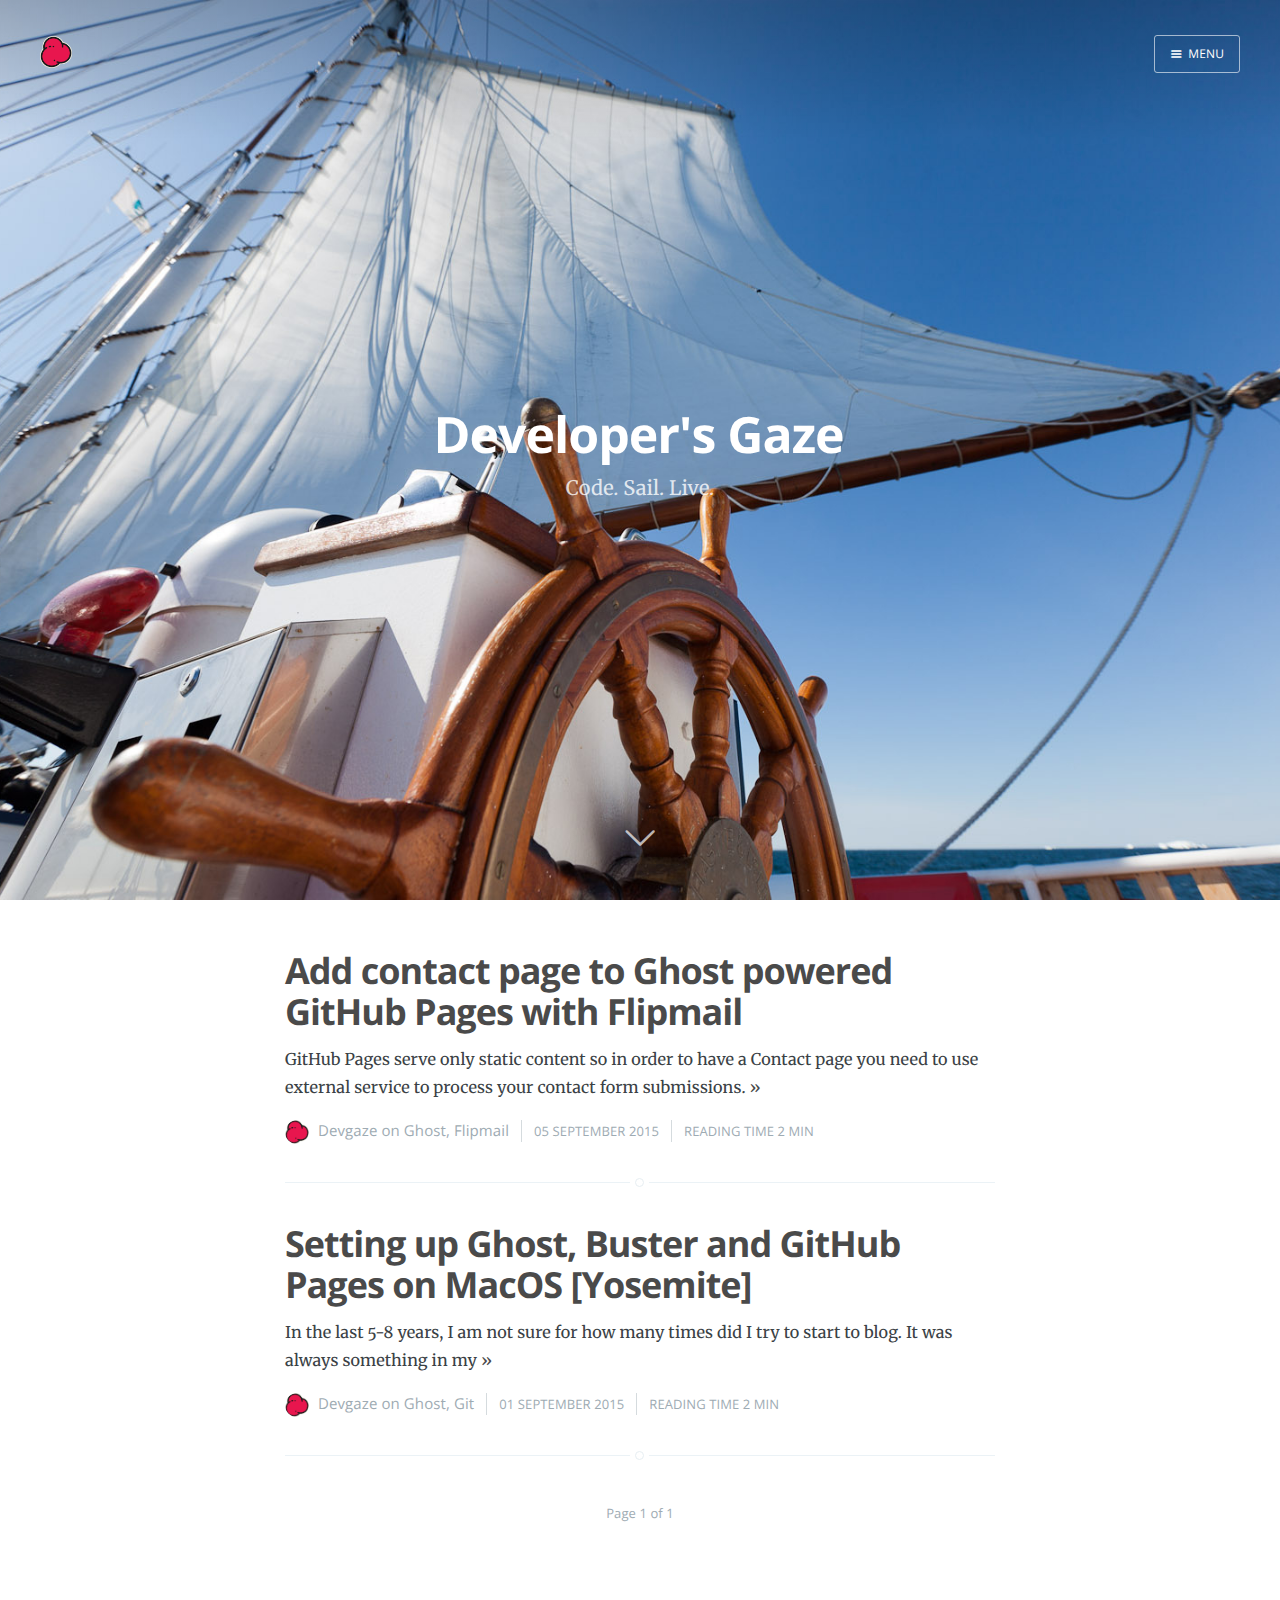
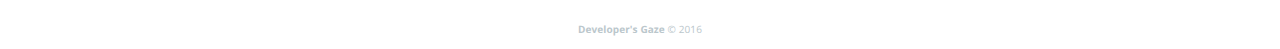
==== commit 9fe0039b: "Blog update at 2016-02-22 15:09:58" ====
--- a/index.html
+++ b/index.html
@@ -9,12 +9,12 @@
     <meta name="HandheldFriendly" content="True">
     <meta name="viewport" content="width=device-width, initial-scale=1.0">
 
-    <link rel="shortcut icon" href="favicon.ico">
+    <link rel="shortcut icon" href="/favicon.ico">
 
-    <link rel="stylesheet" type="text/css" href="assets/css/screen.css?v=0b8b984183">
-    <link rel="stylesheet" type="text/css" href="http://fonts.googleapis.com/css?family=Merriweather:300,700,700italic,300italic%7COpen+Sans:700,400">
+    <link rel="stylesheet" type="text/css" href="/assets/css/screen.css?v=fca2eb9956">
+    <link rel="stylesheet" type="text/css" href="//fonts.googleapis.com/css?family=Merriweather:300,700,700italic,300italic%7COpen+Sans:700,400">
     
-    <link rel="canonical" href="index.html">
+    <link rel="canonical" href="http://localhost:2368/">
     
     <meta property="og:site_name" content="Developer's Gaze">
     <meta property="og:type" content="website">
@@ -41,21 +41,21 @@
     </script>
 
     <meta name="generator" content="Ghost 0.6">
-    <link rel="alternate" type="application/rss+xml" title="Developer's Gaze" href="rss/index.html">
+    <link rel="alternate" type="application/rss+xml" title="Developer's Gaze" href="http://localhost:2368/rss/">
 </head>
 <body class="home-template nav-closed">
 
     <div class="nav">
     <h3 class="nav-title">Menu</h3>
-    <a href="index.html#" class="nav-close">
+    <a href="#" class="nav-close">
         <span class="hidden">Close</span>
     </a>
     <ul>
-            <li class="nav-blog nav-current" role="presentation"><a href="index.html">Blog</a></li>
-            <li class="nav-about" role="presentation"><a href="about/">About</a></li>
-            <li class="nav-contact" role="presentation"><a href="contact-me/">Contact</a></li>
+            <li class="nav-blog nav-current" role="presentation"><a href="http://localhost:2368/">Blog</a></li>
+            <li class="nav-about" role="presentation"><a href="http://localhost:2368/about/">About</a></li>
+            <li class="nav-contact" role="presentation"><a href="http://localhost:2368/contact-me/">Contact</a></li>
     </ul>
-    <a class="subscribe-button icon-feed" href="rss/index.rss">Subscribe</a>
+    <a class="subscribe-button icon-feed" href="http://localhost:2368/rss/">Subscribe</a>
 </div>
 <span class="nav-cover"></span>
 
@@ -63,10 +63,10 @@
     <div class="site-wrapper">
 
         
-<header class="main-header " style="background-image: url(content/images/2015/09/sailing.jpg)">
+<header class="main-header " style="background-image: url(/content/images/2015/09/sailing.jpg)">
     <nav class="main-nav overlay clearfix">
-        <a class="blog-logo" href="index.html"><img src="content/images/2015/09/only-sign.png" alt="Developer's Gaze"></a>
-            <a class="menu-button icon-menu" href="index.html#"><span class="word">Menu</span></a>
+        <a class="blog-logo" href="http://localhost:2368"><img src="/content/images/2015/09/only-sign.png" alt="Developer's Gaze"></a>
+            <a class="menu-button icon-menu" href="#"><span class="word">Menu</span></a>
     </nav>
     <div class="vertical">
         <div class="main-header-content inner">
@@ -74,7 +74,7 @@
             <h2 class="page-description">Code. Sail. Live.</h2>
         </div>
     </div>
-    <a class="scroll-down icon-arrow-left" href="index.html#content" data-offset="-45"><span class="hidden">Scroll Down</span></a>
+    <a class="scroll-down icon-arrow-left" href="#content" data-offset="-45"><span class="hidden">Scroll Down</span></a>
 </header>
 
 <main id="content" class="content" role="main">
@@ -87,30 +87,30 @@
 
 <article class="post tag-ghost-tag tag-flipmail" data-target="article.post" data-file="http://devgaze.github.io/add-contact-page-to-ghost-powered-github-pages-with-flipmail/index.html">
     <header class="post-header">
-        <h2 class="post-title"><a href="add-contact-page-to-ghost-powered-github-pages-with-flipmail/">Add contact page to Ghost powered GitHub Pages with Flipmail</a></h2>
+        <h2 class="post-title"><a href="/add-contact-page-to-ghost-powered-github-pages-with-flipmail/">Add contact page to Ghost powered GitHub Pages with Flipmail</a></h2>
     </header>
     <section class="post-excerpt">
-        <p>GitHub Pages serve only static content so in order to have a Contact page you need to use external service to process your contact form submissions. <a class="read-more" href="add-contact-page-to-ghost-powered-github-pages-with-flipmail/">»</a></p>
+        <p>GitHub Pages serve only static content so in order to have a Contact page you need to use external service to process your contact form submissions. <a class="read-more" href="/add-contact-page-to-ghost-powered-github-pages-with-flipmail/">»</a></p>
     </section>
     <footer class="post-meta">
-        <img class="author-thumb" src="content/images/2015/09/only-sign-1.png" alt="Devgaze" nopin="nopin">
-        <a href="author/devgaze/">Devgaze</a>
-         on <a href="tag/ghost-tag/">Ghost</a>, <a href="tag/flipmail/">Flipmail</a>
+        <img class="author-thumb" src="/content/images/2015/09/only-sign-1.png" alt="Devgaze" nopin="nopin">
+        <a href="/author/devgaze/">Devgaze</a>
+         on <a href="/tag/ghost-tag/">Ghost</a>, <a href="/tag/flipmail/">Flipmail</a>
         <time class="post-date" datetime="2015-09-05">05 September 2015</time>
         <time class="post-date eta"></time> 
     </footer>
 </article>
 <article class="post tag-ghost-tag tag-git featured" data-target="article.post" data-file="http://devgaze.github.io/setting-up-ghost-buster-and-github-pages-on-macos/index.html">
     <header class="post-header">
-        <h2 class="post-title"><a href="setting-up-ghost-buster-and-github-pages-on-macos/">Setting up Ghost, Buster and GitHub Pages on MacOS [Yosemite]</a></h2>
+        <h2 class="post-title"><a href="/setting-up-ghost-buster-and-github-pages-on-macos/">Setting up Ghost, Buster and GitHub Pages on MacOS [Yosemite]</a></h2>
     </header>
     <section class="post-excerpt">
-        <p>In the last 5-8 years, I am not sure for how many times did I try to start to blog. It was always something in my <a class="read-more" href="setting-up-ghost-buster-and-github-pages-on-macos/">»</a></p>
+        <p>In the last 5-8 years, I am not sure for how many times did I try to start to blog. It was always something in my <a class="read-more" href="/setting-up-ghost-buster-and-github-pages-on-macos/">»</a></p>
     </section>
     <footer class="post-meta">
-        <img class="author-thumb" src="content/images/2015/09/only-sign-1.png" alt="Devgaze" nopin="nopin">
-        <a href="author/devgaze/">Devgaze</a>
-         on <a href="tag/ghost-tag/">Ghost</a>, <a href="tag/git/">Git</a>
+        <img class="author-thumb" src="/content/images/2015/09/only-sign-1.png" alt="Devgaze" nopin="nopin">
+        <a href="/author/devgaze/">Devgaze</a>
+         on <a href="/tag/ghost-tag/">Ghost</a>, <a href="/tag/git/">Git</a>
         <time class="post-date" datetime="2015-09-01">01 September 2015</time>
         <time class="post-date eta"></time> 
     </footer>
@@ -124,17 +124,17 @@
 
 
         <footer class="site-footer clearfix">
-            <section class="copyright"><a href="index.html">Developer's Gaze</a> © 2015</section>
+            <section class="copyright"><a href="http://localhost:2368">Developer's Gaze</a> © 2016</section>
             <!-- <section class="poweredby">Proudly published with <a href="https://ghost.org">Ghost</a></section> -->
         </footer>
 
     </div>
 
-    <script src="public/jquery.js?v=0b8b984183"></script>
+    <script src="/public/jquery.js?v=fca2eb9956"></script>
 
-    <script type="text/javascript" src="assets/js/jquery.fitvids.js?v=0b8b984183"></script>
-    <script type="text/javascript" src="assets/js/index.js?v=0b8b984183"></script>
-    <script type="text/javascript" src="assets/js/readingTime.min.js?v=0b8b984183"></script>
+    <script type="text/javascript" src="/assets/js/jquery.fitvids.js?v=fca2eb9956"></script>
+    <script type="text/javascript" src="/assets/js/index.js?v=fca2eb9956"></script>
+    <script type="text/javascript" src="/assets/js/readingTime.min.js?v=fca2eb9956"></script>
     <script type="text/javascript">
         /* * * CONFIGURATION VARIABLES: EDIT BEFORE PASTING INTO YOUR WEBPAGE * * */
         var disqus_shortname = 'Devgaze'; // Required - Replace '<example>' with your forum shortname
--- a/assets/css/screen.css
+++ b/assets/css/screen.css
@@ -108,10 +108,10 @@
 @font-face {
     font-family: "casper-icons";
     src:url("../fonts/casper-icons.eot?v=1");
-    src:url("../fonts/casper-icons.eot?v=1") format("embedded-opentype"),
+    src:url("../fonts/casper-icons.eot?v=1#iefix") format("embedded-opentype"),
         url("../fonts/casper-icons.woff?v=1") format("woff"),
         url("../fonts/casper-icons.ttf?v=1") format("truetype"),
-        url("../fonts/casper-icons.svg?v=1") format("svg");
+        url("../fonts/casper-icons.svg?v=1#icons") format("svg");
     font-weight: normal;
     font-style: normal;
 }
